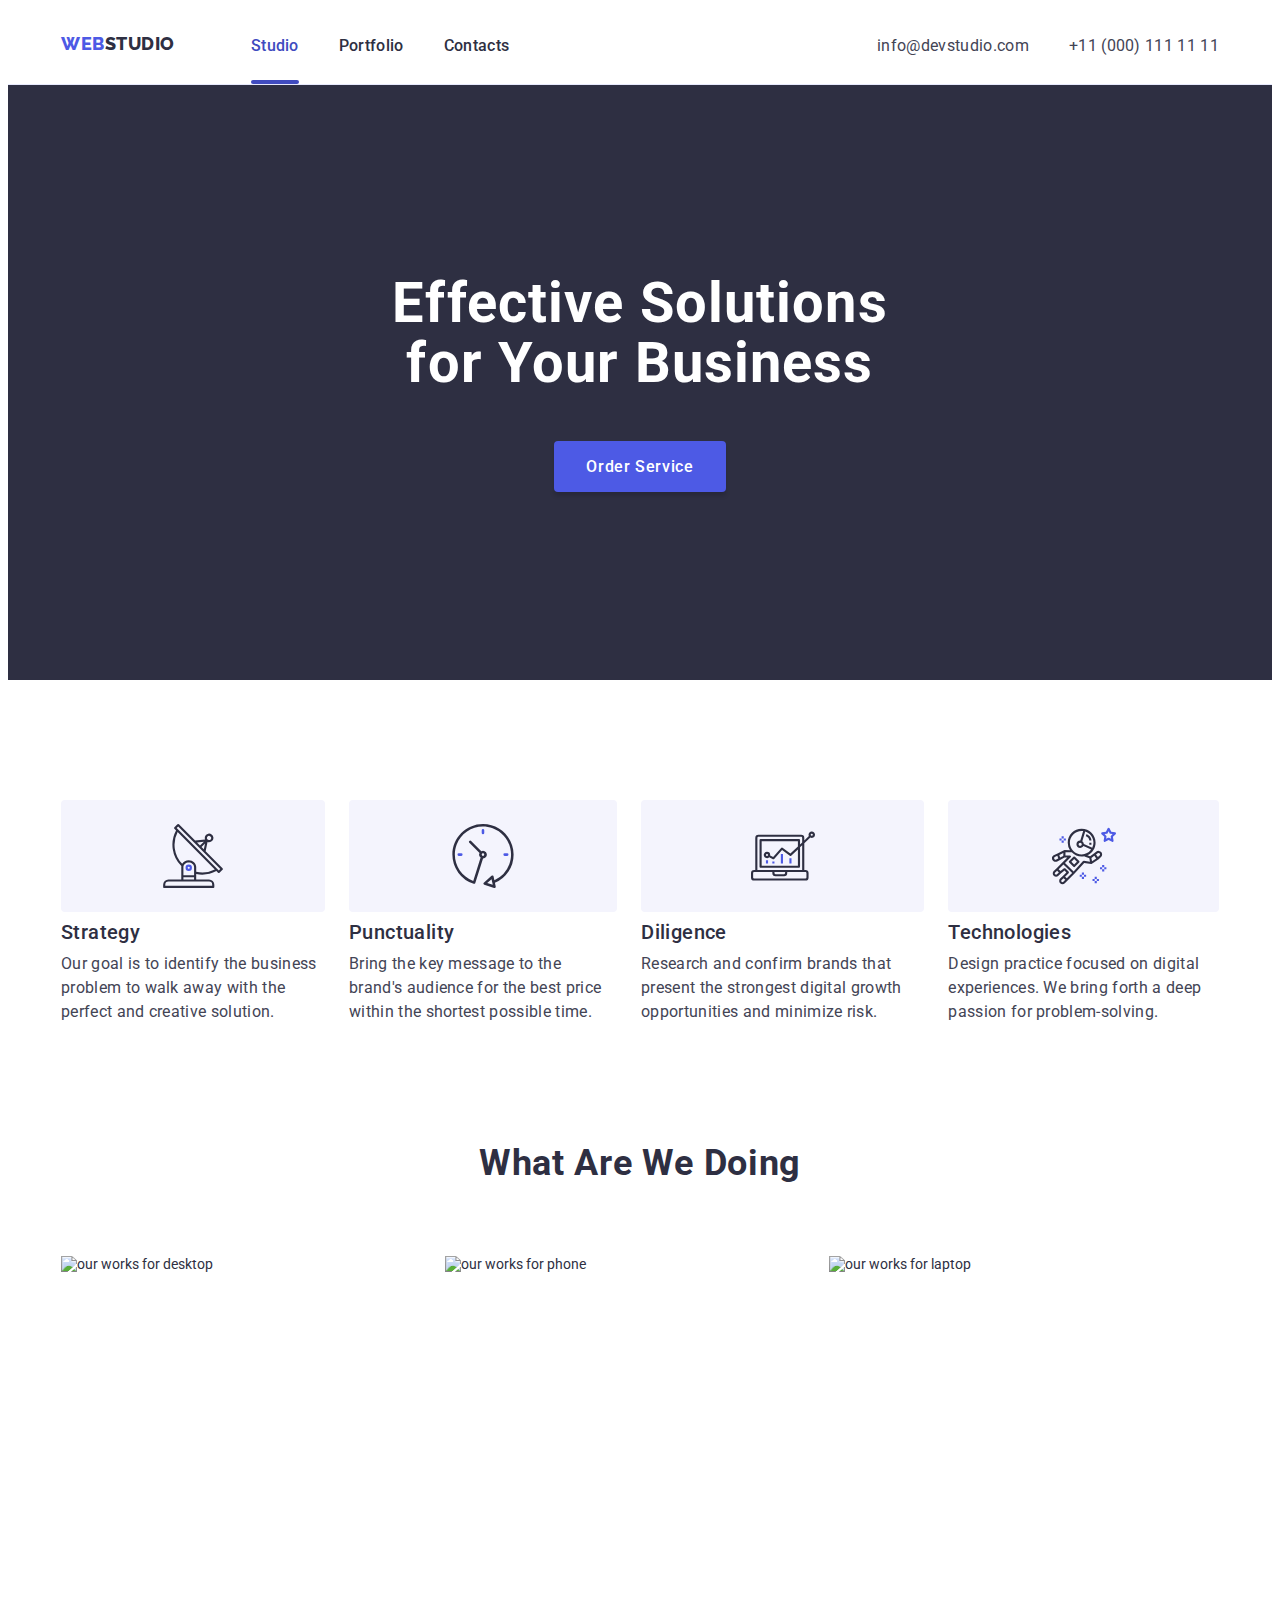
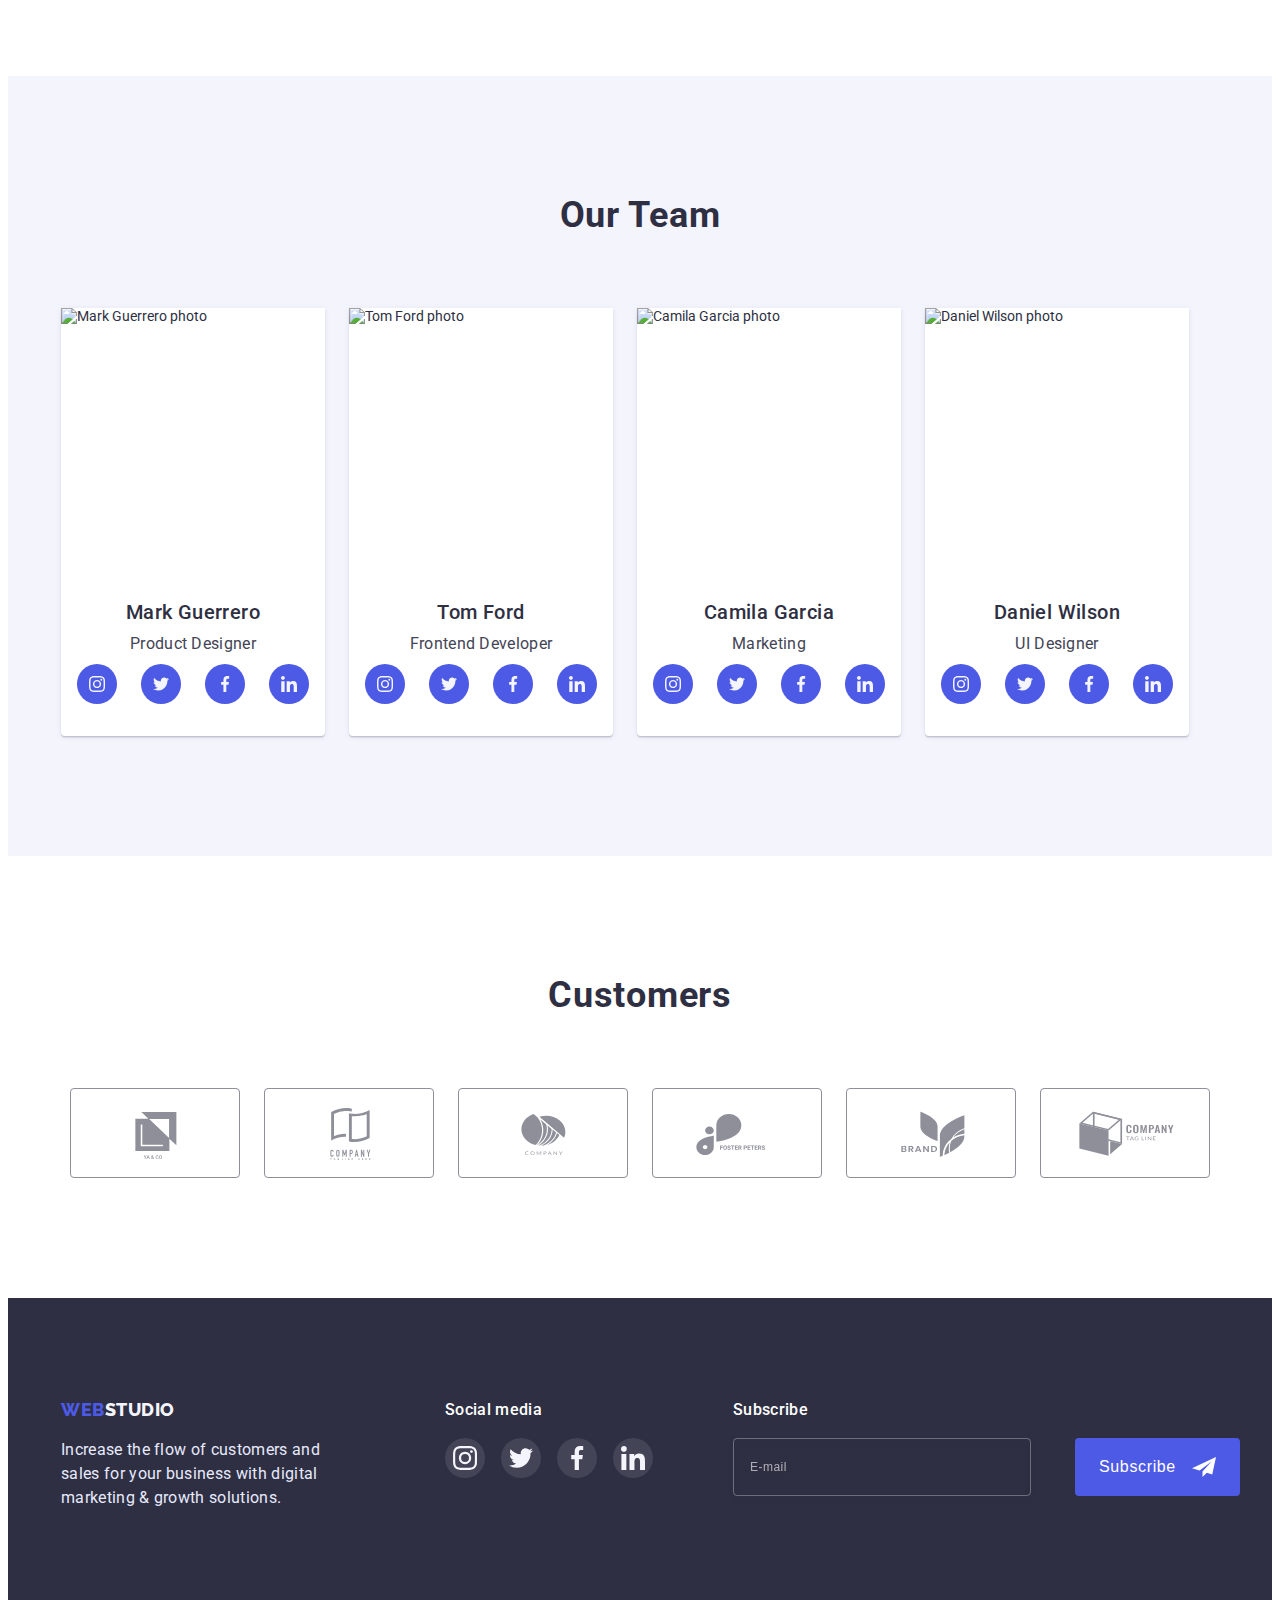
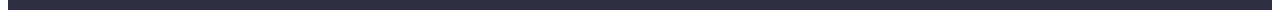
==== index.html @ 15824dfd "add subscribe to footer" ====
<!DOCTYPE html>
<html lang="en">
  <head>
    <meta charset="UTF-8" />
    <meta http-equiv="X-UA-Compatible" content="IE=edge" />
    <meta name="viewport" content="width=device-width, initial-scale=1.0" />
    <link rel="preconnect" href="https://fonts.googleapis.com" />
    <link rel="preconnect" href="https://fonts.gstatic.com" crossorigin />
    <link
      href="https://fonts.googleapis.com/css2?family=Raleway:wght@800&family=Roboto:wght@400;500;700;900&display=swap"
      rel="stylesheet"
    />
    <link
      rel="stylesheet"
      href="https://cdnjs.cloudflare.com/ajax/libs/modern-normalize/1.1.0/modern-normalize.min.css"
      integrity="sha512-wpPYUAdjBVSE4KJnH1VR1HeZfpl1ub8YT/NKx4PuQ5NmX2tKuGu6U/JRp5y+Y8XG2tV+wKQpNHVUX03MfMFn9Q=="
      crossorigin="anonymous"
      referrerpolicy="no-referrer"
    />
    <link rel="stylesheet" href="./css/styles.css" />
    <title>Studio</title>
  </head>

  <body>
    <header class="header">
      <div class="container header-container">
        <nav class="header-navigation">
          <a href="./index.html" class="logo header-logo link"
            >Web<span class="header-logo-accent">Studio</span></a
          >
          <ul class="header-list list">
            <li>
              <a href="./index.html" class="header-link link current">Studio</a>
            </li>
            <li>
              <a href="./portfolio.html" class="header-link link">Portfolio</a>
            </li>
            <li><a href="#" class="header-link link">Contacts</a></li>
          </ul>
        </nav>
        <ul class="header-list list">
          <li>
            <a href="mailto:info@devstudio.com" class="header-contact link"
              >info@devstudio.com</a
            >
          </li>
          <li>
            <a href="tel:+110001111111" class="header-link header-contact link"
              >+11 (000) 111 11 11</a
            >
          </li>
        </ul>
      </div>
    </header>
    <main>
      <!-- Hero -->
      <section class="hero-section .section">
        <div class="container">
          <h1 class="hero-header">Effective Solutions for Your Business</h1>
          <button type="button" class="hero-btn open-modal" data-modal-open>
            Order Service
          </button>
        </div>
      </section>
      <!-- Our advantages (Features) -->
      <section class="advantages">
        <div class="container">
          <h2 class="visually-hidden">Our advantages</h2>
          <ul class="advantages-list list">
            <li class="advantages-item">
              <div class="advantages-image">
                <svg class="advantages-icon" width="64" height="64">
                  <use href="./images/icon.svg#icon-antenna"></use>
                </svg>
              </div>
              <h3 class="advantages-header">Strategy</h3>
              <p class="advantages-text">
                Our goal is to identify the business problem to walk away with
                the perfect and creative solution.
              </p>
            </li>
            <li class="advantages-item">
              <div class="advantages-image">
                <svg class="advantages-icon" width="64" height="64">
                  <use href="./images/icon.svg#icon-clock"></use>
                </svg>
              </div>
              <h3 class="advantages-header">Punctuality</h3>
              <p class="advantages-text">
                Bring the key message to the brand's audience for the best price
                within the shortest possible time.
              </p>
            </li>
            <li class="advantages-item">
              <div class="advantages-image">
                <svg class="advantages-icon" width="64" height="64">
                  <use href="./images/icon.svg#icon-diagram"></use>
                </svg>
              </div>
              <h3 class="advantages-header">Diligence</h3>
              <p class="advantages-text">
                Research and confirm brands that present the strongest digital
                growth opportunities and minimize risk.
              </p>
            </li>
            <li class="advantages-item">
              <div class="advantages-image">
                <svg class="advantages-icon" width="64" height="64">
                  <use href="./images/icon.svg#icon-astronaut"></use>
                </svg>
              </div>
              <h3 class="advantages-header">Technologies</h3>
              <p class="advantages-text">
                Design practice focused on digital experiences. We bring forth a
                deep passion for problem-solving.
              </p>
            </li>
          </ul>
        </div>
      </section>
      <!-- What are we doing -->
      <section class="section">
        <div class="container">
          <h2 class="section-header">What are we doing</h2>
          <ul class="do-list list">
            <li class="do-item">
              <img
                src="./images/img1.jpg"
                alt="our works for desktop"
                width="360"
                height="300"
              />
            </li>
            <li class="do-item">
              <img
                src="./images/img2.jpg"
                alt="our works for phone"
                width="360"
                height="300"
              />
            </li>
            <li class="do-item">
              <img
                src="./images/img3.jpg"
                alt="our works for laptop"
                width="360"
                height="300"
              />
            </li>
          </ul>
        </div>
      </section>
      <!-- Our Team -->
      <section class="team-section section">
        <div class="container">
          <h2 class="section-header">Our Team</h2>
          <ul class="team-list list">
            <li class="team-item">
              <img
                src="./images/mark.jpg"
                alt="Mark Guerrero photo"
                width="264"
                height="260"
              />
              <div class="team-wrap">
                <h3 class="team-header">Mark Guerrero</h3>
                <p class="team-text">Product Designer</p>
                <ul class="team-soc-list list">
                  <li class="team-soc-item">
                    <a
                      href="#"
                      class="team-soc-link link"
                      target="_blank"
                      rel="noopener noreferrer nofollow"
                    >
                      <svg class="team-soc-icon" width="16" height="16">
                        <use href="./images/icon.svg#icon-instagram"></use>
                      </svg>
                    </a>
                  </li>
                  <li class="team-soc-item">
                    <a
                      href="#"
                      class="team-soc-link link"
                      target="_blank"
                      rel="noopener noreferrer nofollow"
                    >
                      <svg class="team-soc-icon" width="16" height="16">
                        <use href="./images/icon.svg#icon-twitter"></use>
                      </svg>
                    </a>
                  </li>
                  <li class="team-soc-item">
                    <a
                      href="#"
                      class="team-soc-link link"
                      target="_blank"
                      rel="noopener noreferrer nofollow"
                    >
                      <svg class="team-soc-icon" width="16" height="16">
                        <use href="./images/icon.svg#icon-facebook"></use>
                      </svg>
                    </a>
                  </li>
                  <li class="team-soc-item">
                    <a
                      href="#"
                      class="team-soc-link link"
                      target="_blank"
                      rel="noopener noreferrer nofollow"
                    >
                      <svg class="team-soc-icon" width="16" height="16">
                        <use href="./images/icon.svg#icon-linkedin"></use>
                      </svg>
                    </a>
                  </li>
                </ul>
              </div>
            </li>
            <li class="team-item">
              <img
                src="./images/tom.jpg"
                alt="Tom Ford photo"
                width="264"
                height="260"
              />
              <div class="team-wrap">
                <h3 class="team-header">Tom Ford</h3>
                <p class="team-text">Frontend Developer</p>
                <ul class="team-soc-list list">
                  <li class="team-soc-item">
                    <a
                      href="#"
                      class="team-soc-link link"
                      target="_blank"
                      rel="noopener noreferrer nofollow"
                    >
                      <svg class="team-soc-icon" width="16" height="16">
                        <use href="./images/icon.svg#icon-instagram"></use>
                      </svg>
                    </a>
                  </li>
                  <li class="team-soc-item">
                    <a
                      href="#"
                      class="team-soc-link link"
                      target="_blank"
                      rel="noopener noreferrer nofollow"
                    >
                      <svg class="team-soc-icon" width="16" height="16">
                        <use href="./images/icon.svg#icon-twitter"></use>
                      </svg>
                    </a>
                  </li>
                  <li class="team-soc-item">
                    <a
                      href="#"
                      class="team-soc-link link"
                      target="_blank"
                      rel="noopener noreferrer nofollow"
                    >
                      <svg class="team-soc-icon" width="16" height="16">
                        <use href="./images/icon.svg#icon-facebook"></use>
                      </svg>
                    </a>
                  </li>
                  <li class="team-soc-item">
                    <a
                      href="#"
                      class="team-soc-link link"
                      target="_blank"
                      rel="noopener noreferrer nofollow"
                    >
                      <svg class="team-soc-icon" width="16" height="16">
                        <use href="./images/icon.svg#icon-linkedin"></use>
                      </svg>
                    </a>
                  </li>
                </ul>
              </div>
            </li>
            <li class="team-item">
              <img
                src="./images/camila.jpg"
                alt="Camila Garcia photo"
                width="264"
                height="260"
              />
              <div class="team-wrap">
                <h3 class="team-header">Camila Garcia</h3>
                <p class="team-text">Marketing</p>
                <ul class="team-soc-list list">
                  <li class="team-soc-item">
                    <a
                      href="#"
                      class="team-soc-link link"
                      target="_blank"
                      rel="noopener noreferrer nofollow"
                    >
                      <svg class="team-soc-icon" width="16" height="16">
                        <use href="./images/icon.svg#icon-instagram"></use>
                      </svg>
                    </a>
                  </li>
                  <li class="team-soc-item">
                    <a
                      href="#"
                      class="team-soc-link link"
                      target="_blank"
                      rel="noopener noreferrer nofollow"
                    >
                      <svg class="team-soc-icon" width="16" height="16">
                        <use href="./images/icon.svg#icon-twitter"></use>
                      </svg>
                    </a>
                  </li>
                  <li class="team-soc-item">
                    <a
                      href="#"
                      class="team-soc-link link"
                      target="_blank"
                      rel="noopener noreferrer nofollow"
                    >
                      <svg class="team-soc-icon" width="16" height="16">
                        <use href="./images/icon.svg#icon-facebook"></use>
                      </svg>
                    </a>
                  </li>
                  <li class="team-soc-item">
                    <a
                      href="#"
                      class="team-soc-link link"
                      target="_blank"
                      rel="noopener noreferrer nofollow"
                    >
                      <svg class="team-soc-icon" width="16" height="16">
                        <use href="./images/icon.svg#icon-linkedin"></use>
                      </svg>
                    </a>
                  </li>
                </ul>
              </div>
            </li>
            <li class="team-item">
              <img
                src="./images/daniel.jpg"
                alt="Daniel Wilson photo"
                width="264"
                height="260"
              />
              <div class="team-wrap">
                <h3 class="team-header">Daniel Wilson</h3>
                <p class="team-text">UI Designer</p>
                <ul class="team-soc-list list">
                  <li class="team-soc-item">
                    <a
                      href="#"
                      class="team-soc-link link"
                      target="_blank"
                      rel="noopener noreferrer nofollow"
                    >
                      <svg class="team-soc-icon" width="16" height="16">
                        <use href="./images/icon.svg#icon-instagram"></use>
                      </svg>
                    </a>
                  </li>
                  <li class="team-soc-item">
                    <a
                      href="#"
                      class="team-soc-link link"
                      target="_blank"
                      rel="noopener noreferrer nofollow"
                    >
                      <svg class="team-soc-icon" width="16" height="16">
                        <use href="./images/icon.svg#icon-twitter"></use>
                      </svg>
                    </a>
                  </li>
                  <li class="team-soc-item">
                    <a
                      href="#"
                      class="team-soc-link link"
                      target="_blank"
                      rel="noopener noreferrer nofollow"
                    >
                      <svg class="team-soc-icon" width="16" height="16">
                        <use href="./images/icon.svg#icon-facebook"></use>
                      </svg>
                    </a>
                  </li>
                  <li class="team-soc-item">
                    <a
                      href="#"
                      class="team-soc-link link"
                      target="_blank"
                      rel="noopener noreferrer nofollow"
                    >
                      <svg class="team-soc-icon" width="16" height="16">
                        <use href="./images/icon.svg#icon-linkedin"></use>
                      </svg>
                    </a>
                  </li>
                </ul>
              </div>
            </li>
          </ul>
        </div>
      </section>
      <!--    Customers    -->
      <section class="section">
        <div class="container">
          <h2 class="section-header">Customers</h2>
          <ul class="customers-list list">
            <li class="customers-item">
              <a href="#" class="customers-link link" target="_blank">
                <svg class="customers-icon" width="104" height="56">
                  <use href="./images/icon.svg#icon-Logo1"></use>
                </svg>
              </a>
            </li>
            <li class="customers-item">
              <a href="#" class="customers-link link" target="_blank">
                <svg class="customers-icon" width="104" height="56">
                  <use href="./images/icon.svg#icon-Logo2"></use>
                </svg>
              </a>
            </li>
            <li class="customers-item">
              <a href="#" class="customers-link link" target="_blank">
                <svg class="customers-icon" width="104" height="56">
                  <use href="./images/icon.svg#icon-Logo3"></use>
                </svg>
              </a>
            </li>
            <li class="customers-item">
              <a href="#" class="customers-link link" target="_blank">
                <svg class="customers-icon" width="104" height="56">
                  <use href="./images/icon.svg#icon-Logo4"></use>
                </svg>
              </a>
            </li>
            <li class="customers-item">
              <a href="#" class="customers-link link" target="_blank">
                <svg class="customers-icon" width="104" height="56">
                  <use href="./images/icon.svg#icon-Logo5"></use>
                </svg>
              </a>
            </li>
            <li class="customers-item">
              <a href="#" class="customers-link link" target="_blank">
                <svg class="customers-icon" width="104" height="56">
                  <use href="./images/icon.svg#icon-Logo6"></use>
                </svg>
              </a>
            </li>
          </ul>
        </div>
      </section>
    </main>
    <!--    Footer    -->
    <footer class="footer-section">
      <div class="container">
        <div class="footer-section-logo">
          <a href="./index.html" target="_blank" class="logo header-logo link"
            >Web<span class="footer-logo-accent">Studio</span></a
          >
          <p class="footer-text">
            Increase the flow of customers and sales for your business with
            digital marketing & growth solutions.
          </p>
        </div>
        <div class="footer-section-social">
          <p class="footer-section-text">Social media</p>
          <ul class="footer-section-list list">
            <li class="footer-section-item">
              <a
                href="#"
                class="footer-section-link link"
                target="_blank"
                rel="noopener noreferrer nofollow"
              >
                <svg class="footer-section-icon" width="24" height="24">
                  <use href="./images/icon.svg#icon-instagram"></use>
                </svg>
              </a>
            </li>
            <li class="footer-section-item">
              <a
                href="#"
                class="footer-section-link link"
                target="_blank"
                rel="noopener noreferrer nofollow"
              >
                <svg class="footer-section-icon" width="24" height="24">
                  <use href="./images/icon.svg#icon-twitter"></use>
                </svg>
              </a>
            </li>
            <li class="footer-section-item">
              <a
                href="#"
                class="footer-section-link link"
                target="_blank"
                rel="noopener noreferrer nofollow"
              >
                <svg class="footer-section-icon" width="24" height="24">
                  <use href="./images/icon.svg#icon-facebook"></use>
                </svg>
              </a>
            </li>
            <li class="footer-section-item">
              <a
                href="#"
                class="footer-section-link link"
                target="_blank"
                rel="noopener noreferrer nofollow"
              >
                <svg class="footer-section-icon" width="24" height="24">
                  <use href="./images/icon.svg#icon-linkedin"></use>
                </svg>
              </a>
            </li>
          </ul>
        </div>
        <div class="footer-section-subscribe">
          <p class="footer-section-text">Subscribe</p>
          <form class="footer-form">
            <div class="footer-subscribe-wrap">
              <input
                type="email"
                name="email"
                id="user_email"
                class="footer-subscribe-input"
                placeholder="E-mail"
              />

              <button type="submit" class="footer-subscribe-btn">
                <span>Subscribe</span>
                <svg class="footer-form-btn-icon" width="24" height="24">
                  <use href="./images/icon.svg#icon-letter"></use>
                </svg>
              </button>
            </div>
          </form>
        </div>
      </div>
    </footer>
    <div class="backdrop is-hidden" data-modal>
      <div class="modal">
        <button type="button" class="close-button" data-modal-close>
          <svg class="modal-btn-icon" width="8" height="8">
            <use href="./images/icon.svg#icon-close-icon"></use>
          </svg>
        </button>
      </div>
    </div>
    <script src="./js/modal.js"></script>
  </body>
</html>
---- css/styles.css ----
:root {
  --primary-brand-color: #4d5ae5;
  --pressed-state-color: #404bbf;
  --dark-color: #2e2f42;
  --success-color: #31d0aa;
  --text-color: #434455;
  --subtitel-text: #8e8f99;
  --accent-color: #e7e9fc;
  --light-color: #f4f4fd;
  --invert-color: #fff;

  --background-color: #fff;
  --logo-black-color: #000;
  --font-family: "Roboto", sans-serif;
  --logo-font-family: "Raleway", sans-serif;
}

p,
h1,
h2,
h3,
h4,
h5,
h6 {
  margin: 0;
}
ul,
ol {
  margin: 0;
  padding-left: 0;
}

img {
  display: block;
}

/* .btn {
  min-width: 160px;
  height: 40px;
  font-family: inherit;
  font-weight: 600;
  font-size: 12px;
  line-height: 1.33;
  letter-spacing: 0.09em;
  text-transform: uppercase;
  cursor: pointer;
  border: 1px solid #ff6c00;
  border-radius: 25px;
  background-color: transparent;
} */

.container {
  width: 1158px;
  padding-left: 15px;
  padding-right: 15px;
  /* outline: 1px solid red; */
  margin: 0 auto;
}

.section {
  padding-top: 120px;
  padding-bottom: 120px;
}

body {
  background-color: var(--background-color);
  color: var(--dark-color);
  font-family: var(--font-family, sans-serif);
  font-weight: 400;
  font-size: 14px;
}

.visually-hidden {
  position: absolute;
  width: 1px;
  height: 1px;
  margin: -1px;
  border: 0;
  padding: 0;

  white-space: nowrap;
  clip-path: inset(100%);
  clip: rect(0 0 0 0);
  overflow: hidden;
}

.list {
  list-style: none;
}

.link {
  text-decoration: none;
}

/* -----------------HEADER----------------------- */
.header {
  border-bottom: 1px solid var(--accent-color);
}

.header-container {
  display: flex;
  align-items: center;
}

.header-navigation {
  display: flex;
  align-items: center;
  margin-right: auto;
}
.logo {
  font-family: var(--logo-font-family, sans-serif);
  font-weight: 800;
  font-size: 18px;
  line-height: 1.33;
  letter-spacing: 0.03em;
  text-transform: uppercase;
}

.header-navigation .logo {
  padding-top: 24px;
  padding-bottom: 28px;
}

.header-logo {
  color: var(--primary-brand-color);
}

.header-logo-accent {
  color: var(--dark-color);
}

.header-list {
  display: flex;
  gap: 40px;
  margin-left: 76px;
}

.header-link {
  font-family: inherit;
  font-weight: 500;
  font-size: 16px;
  line-height: 1.5;
  letter-spacing: 0.02em;
  /* NAVY BLUE */
  color: var(--dark-color);
  padding-top: 24px;
  padding-bottom: 28px;
  position: relative;
  transition: color 250ms cubic-bezier(0.4, 0, 0.2, 1);
}

.header-link:hover,
.header-link:focus {
  color: var(--pressed-state-color);
  /* cursor: pointer; */
}

.header-link.current {
  color: var(--pressed-state-color);
}

.header-link.current::after {
  content: "";
  position: absolute;
  left: 0;
  bottom: -1px;
  width: 100%;
  height: 4px;
  background-color: var(--pressed-state-color);
  border-radius: 2px;
}

.header-contact {
  font-family: inherit;
  font-weight: inherit;
  font-size: 16px;
  line-height: 1.5;
  letter-spacing: 0.02em;
  /* SLATE */
  color: var(--text-color);
  padding-top: 24px;
  padding-bottom: 24px;
  transition: color 250ms cubic-bezier(0.4, 0, 0.2, 1);
}

.header-contact:hover,
.header-contact:focus {
  color: var(--pressed-state-color);
  /* cursor: pointer; */
}

/* .current {
  color: var(--primary-brand-color);
} */

/* ---------Hero section-------------- */

.hero-section > .container {
  align-content: center;
}

.hero-section {
  background-color: var(--dark-color);
  background-image: linear-gradient(
      rgba(46, 47, 66, 0.7),
      rgba(46, 47, 66, 0.7)
    ),
    url(../images/hero-image.jpg);
  background-repeat: no-repeat;
  background-position: center;
  background-size: cover;
  padding-top: 188px;
  padding-bottom: 188px;
  display: flex;
  align-items: center;
  max-width: 1440px;
  margin: 0 auto;
}

.hero-header {
  /* Header 1 */
  font-family: inherit;
  font-size: 56px;
  line-height: calc(60 / 56);
  text-align: center;
  letter-spacing: 0.02em;
  color: var(--invert-color);
  margin: 0 auto;
  width: 496px;
  margin-bottom: 48px;
}

.hero-btn {
  font-family: inherit;
  font-weight: 500;
  font-size: 16px;
  line-height: 1.19;
  letter-spacing: 0.04em;
  color: var(--invert-color);
  background-color: var(--primary-brand-color);

  box-shadow: 0px 4px 4px rgba(0, 0, 0, 0.15);
  border-radius: 4px;
  border: 0px;

  display: block;
  margin: 0 auto;
  padding: 16px 32px;
  transition: background-color 250ms cubic-bezier(0.4, 0, 0.2, 1);
}

.hero-btn:hover,
.hero-btn:focus {
  background-color: var(--pressed-state-color);
  cursor: pointer;
}

.hero-btn:active {
  background-color: var(--pressed-state-color);
}

/* ------------------Advantages section---------------- */
.advantages {
  padding-top: 120px;
  padding-bottom: 0px;
}

.advantages-list {
  display: flex;
  gap: 24px;
}
.advantages-image {
  padding: 24px 100px;
  background: var(--light-color);
  border-radius: 4px;
  justify-content: center;
  align-items: center;
  display: flex;
  margin-bottom: 8px;
}

.advantages-header {
  /* Header 3 */
  font-family: inherit;
  font-weight: 500;
  font-size: 20px;
  line-height: 1.2;
  letter-spacing: 0.02em;
  /* NAVY BLUE */
  color: inherit;
  margin-bottom: 8px;
}

.advantages-text {
  /* Body */
  font-family: inherit;
  font-weight: inherit;
  font-size: 16px;
  line-height: 1.5;
  letter-spacing: 0.02em;
  /* SLATE */
  color: var(--text-color);
}

/* ------------------What are we doing section---------------- */

.section-header {
  /* Header 2 */
  font-family: inherit;
  font-size: 36px;
  line-height: 1.11;
  text-align: center;
  letter-spacing: 0.02em;
  text-transform: capitalize;
  color: inherit;
  margin-bottom: 72px;
}
.do-list {
  display: flex;
  gap: 24px;
}

/* ------------------Our Team section---------------- */
.team-section {
  background-color: var(--light-color);
}
.team-list {
  display: flex;
  gap: 24px;
}
.team-item {
  background-color: var(--background-color);
  box-shadow: 0px 1px 6px rgba(46, 47, 66, 0.08),
    0px 1px 1px rgba(46, 47, 66, 0.16), 0px 2px 1px rgba(46, 47, 66, 0.08);
  border-radius: 0px 0px 4px 4px;
}
.team-wrap {
  padding: 32px 16px;
}
.team-header {
  /* Header 3 */
  font-family: inherit;
  font-weight: 500;
  font-size: 20px;
  line-height: 1.2;
  text-align: center;
  letter-spacing: 0.02em;
  /* NAVY BLUE */
  color: inherit;
  margin-bottom: 8px;
}

.team-text {
  font-family: inherit;
  font-weight: inherit;
  font-size: 16px;
  line-height: 1.5;
  text-align: center;
  letter-spacing: 0.02em;
  /* SLATE */
  color: var(--text-color);
  margin-bottom: 8px;
}
.team-soc-list {
  display: flex;
  justify-content: center;
  gap: 24px;
}
.team-soc-item {
  /* width: 40px;
  height: 40px; */
}
.team-soc-link {
  padding: 12px;
  border-radius: 50%;
  background-color: var(--primary-brand-color);
  display: flex;
  align-items: center;
  justify-content: center;
  transition: background-color 250ms cubic-bezier(0.4, 0, 0.2, 1);
}
.team-soc-icon {
  fill: var(--light-color);
}
.team-soc-link:hover,
.team-soc-link:focus {
  background-color: var(--pressed-state-color);
}
/* -----------------Customers----------------------- */
.customers-list {
  display: flex;
  justify-content: center;
  gap: 24px;
}
/* .customers-item {
} */
.customers-link {
  display: flex;
  align-items: center;
  justify-content: center;
  padding: 16px 32px;
  border-radius: 4px;
  border: 1px solid var(--subtitel-text);
  transition: border-color 250ms cubic-bezier(0.4, 0, 0.2, 1),
    fill 250ms cubic-bezier(0.4, 0, 0.2, 1);
}
.customers-icon {
  fill: var(--subtitel-text);
  transition: fill 250ms cubic-bezier(0.4, 0, 0.2, 1);
  /*   
  width: 168px;
  height: 88px; */
}
.customers-link:hover,
.customers-link:focus,
.customers-link:active,
.customers-link:hover .customers-icon,
.customers-link:focus .customers-icon,
.customers-link:active .customers-icon {
  border-color: var(--pressed-state-color);
  fill: var(--pressed-state-color);
}

/* -----------------FOOTER----------------------- */
.footer-section {
  background-color: var(--dark-color);
  padding-top: 100px;
  padding-bottom: 100px;
}
.footer-section .container {
  display: flex;
}
.footer-section-logo {
  margin-right: 120px;
}
.footer-logo-accent {
  color: var(--light-color);
}

.footer-text {
  font-family: inherit;
  font-weight: inherit;
  font-size: 16px;
  line-height: 1.5;
  letter-spacing: 0.02em;
  /* CORNFLOWER */
  color: var(--accent-color);
  margin-top: 16px;
  width: 264px;
}

.footer-section-text {
  font-weight: 500;
  font-size: 16px;
  line-height: 1.5;
  letter-spacing: 0.02em;
  color: var(--invert-color);
  margin-bottom: 16px;
}

.footer-section-list {
  display: flex;
  justify-content: center;
  gap: 16px;
}
.footer-section-item {
  /* width: 40px;
  height: 40px; */
}
.footer-section-link {
  padding: 8px;
  border-radius: 50%;
  background-color: rgba(255, 255, 255, 0.1);
  display: flex;
  align-items: center;
  justify-content: center;
  transition: background-color 250ms cubic-bezier(0.4, 0, 0.2, 1);
}
.footer-section-icon {
  fill: var(--light-color);
}
.footer-section-link:hover,
.footer-section-link:focus {
  background-color: var(--success-color);
}

.footer-section-subscribe {
  margin-left: 80px;
}
.footer-subscribe-wrap {
  display: flex;
}

.footer-subscribe-input {
  height: 40px;
  width: 264px;
  border: 1px solid rgba(255, 255, 255, 0.3);
  filter: drop-shadow(0px 4px 4px rgba(0, 0, 0, 0.15));
  border-radius: 4px;
  background-color: transparent;
  padding: 8px 16px;

  font-size: 12px;
  line-height: 2;
  letter-spacing: 0.04em;
  color: rgba(255, 255, 255, 0.6);
}

.footer-subscribe-input:focus {
  border: 1px solid var(--primary-brand-color);
}

.footer-subscribe-input::placeholder {
  font-size: 12px;
  line-height: 2;
  letter-spacing: 0.04em;
  color: rgba(255, 255, 255, 0.6);
}

.footer-subscribe-btn {
  font-weight: 500;
  font-size: 16px;
  line-height: 1.5;
  letter-spacing: 0.04em;
  padding: 8px 24px;
  position: relative;
  display: flex;
  gap: 16px;

  align-items: center;
  justify-content: center;
  margin-left: 44px;
  color: #ffffff;
  background-color: var(--primary-brand-color);
  border-radius: 4px;
  border: 0;
  transition: background-color 250ms cubic-bezier(0.4, 0, 0.2, 1);
}

.footer-subscribe-btn:hover,
.footer-subscribe-btn:focus {
  background-color: var(--pressed-state-color);
  cursor: pointer;
}

.footer-form-btn-icon {
  fill: var(--invert-color);
}
/* -----------------MODAL WINDOW----------------------- */

.backdrop {
  position: fixed;
  top: 0;
  left: 0;
  width: 100%;
  height: 100vh;
  background: rgba(0, 0, 0, 0.5);
  transition: opacity 300ms linear, visibility 300ms linear;
}

.modal {
  width: 408px;
  height: 576px;
  position: absolute;
  top: 50%;
  left: 50%;
  transform: translate(-50%, -50%);
  background-color: #fcfcfc;
  box-shadow: 0px 1px 1px rgba(0, 0, 0, 0.14), 0px 1px 3px rgba(0, 0, 0, 0.12),
    0px 2px 1px rgba(0, 0, 0, 0.2);
  border-radius: 4px;
  transition: transform 300ms linear;
}

.backdrop.is-hidden .modal {
  transform: translate(-50%, -50%) scale(0.5);
}

.close-button {
  position: absolute;
  right: 24px;
  top: 24px;
  background-color: var(--accent-color);
  width: 24px;
  height: 24px;
  border-radius: 50%;
  border: 1px solid rgba(0, 0, 0, 0.1);
  cursor: pointer;
  display: flex;
  align-items: center;
  justify-content: center;
  transition: background-color 250ms cubic-bezier(0.4, 0, 0.2, 1),
    fill 250ms cubic-bezier(0.4, 0, 0.2, 1);
}
.modal-btn-icon {
  transition: background-color 250ms cubic-bezier(0.4, 0, 0.2, 1),
    fill 250ms cubic-bezier(0.4, 0, 0.2, 1);
}
.close-button:hover,
.close-button:focus,
.close-button:active,
.close-button:hover .modal-btn-icon,
.close-button:focus .modal-btn-icon {
  background-color: var(--pressed-state-color);
  fill: var(--invert-color);
}

.is-hidden {
  opacity: 0;
  visibility: hidden;
  pointer-events: none;
}

/* -----------------Portfolio page----------------------- */

/* -----------------Portfolio button-------------- */
.portfolio {
  padding-top: 96px;
  padding-bottom: 120px;
}
.portfolio-btn-list {
  display: flex;
  gap: 24px;
  justify-content: center;
  margin-bottom: 72px;
}
.portfolio-btn {
  /* Button Text */
  font-family: inherit;
  font-weight: 600;
  font-size: 16px;
  line-height: 1.5;
  text-align: center;
  letter-spacing: 0.04em;
  /* IRIS */
  color: var(--primary-brand-color);
  background-color: var(--light-color);
  /* CORNFLOWER */
  border: 1px solid var(--accent-color);
  border-radius: 4px;

  padding: 12px 24px;
  transition: background-color 250ms cubic-bezier(0.4, 0, 0.2, 1),
    color 250ms cubic-bezier(0.4, 0, 0.2, 1),
    box-shadow 250ms cubic-bezier(0.4, 0, 0.2, 1),
    border 250ms cubic-bezier(0.4, 0, 0.2, 1);
}

.portfolio-btn:hover,
.portfolio-btn:focus {
  background-color: var(--pressed-state-color);
  color: var(--invert-color);
  cursor: pointer;
  box-shadow: 0px 3px 1px rgba(0, 0, 0, 0.1), 0px 2px 1px rgba(0, 0, 0, 0.08),
    0px 2px 2px rgba(0, 0, 0, 0.12);
  border: 1px solid var(--pressed-state-color);
}

/* .portfolio-btn-active {
  background-color: var(--pressed-state-color);
  color: var(--invert-color);
  box-shadow: 0px 3px 1px rgba(0, 0, 0, 0.1), 0px 2px 1px rgba(0, 0, 0, 0.08),
    0px 2px 2px rgba(0, 0, 0, 0.12);
  border-radius: 4px;
  border: 1px solid var(--pressed-state-color);
} */

/* -----------------Portfolio projects-------------- */
.portfolio-item {
  box-shadow: 0px 1px 6px rgba(46, 47, 66, 0.08);
  transition: box-shadow 250ms cubic-bezier(0.4, 0, 0.2, 1),
    transform 250ms cubic-bezier(0.4, 0, 0.2, 1);
}
.portfolio-item:hover,
.portfolio-item:focus {
  box-shadow: 0px 1px 6px rgba(46, 47, 66, 0.08),
    0px 1px 1px rgba(46, 47, 66, 0.16), 0px 2px 1px rgba(46, 47, 66, 0.08);
}
.portfolio-item:hover .portfolio-top-text {
  transform: translateY(0);
}

.portfolio-top-wrap {
  position: relative;
  overflow: hidden;
}
.portfolio-top-text {
  position: absolute;
  top: 0;
  left: 0;
  transform: translateY(100%);
  transition: transform 250ms cubic-bezier(0.4, 0, 0.2, 1);
  color: var(--light-color);
  background-color: var(--primary-brand-color);
  opacity: 0.9;
  padding: 40px 32px;
  font-size: 16px;
  line-height: 1.5;
  letter-spacing: 0.02em;
  height: 100%;
}

.portfolio-list {
  display: flex;
  row-gap: 48px;
  column-gap: 24px;
  flex-wrap: wrap;
}

.portfolio-pj-card {
  border-left: 1px solid var(--accent-color);
  border-right: 1px solid var(--accent-color);
  border-bottom: 1px solid var(--accent-color);
  padding: 32px 16px;
}
.portfolio-project-header {
  font-family: inherit;
  font-weight: 500;
  font-size: 20px;
  line-height: 1.2;
  letter-spacing: 0.02em;
  /* NAVY BLUE */
  color: inherit;
  margin-bottom: 8px;
}
.portfolio-project-text {
  font-family: inherit;
  font-weight: inherit;
  font-size: 16px;
  line-height: 1.5;
  letter-spacing: 0.02em;
  /* SLATE */
  color: var(--text-color);
}
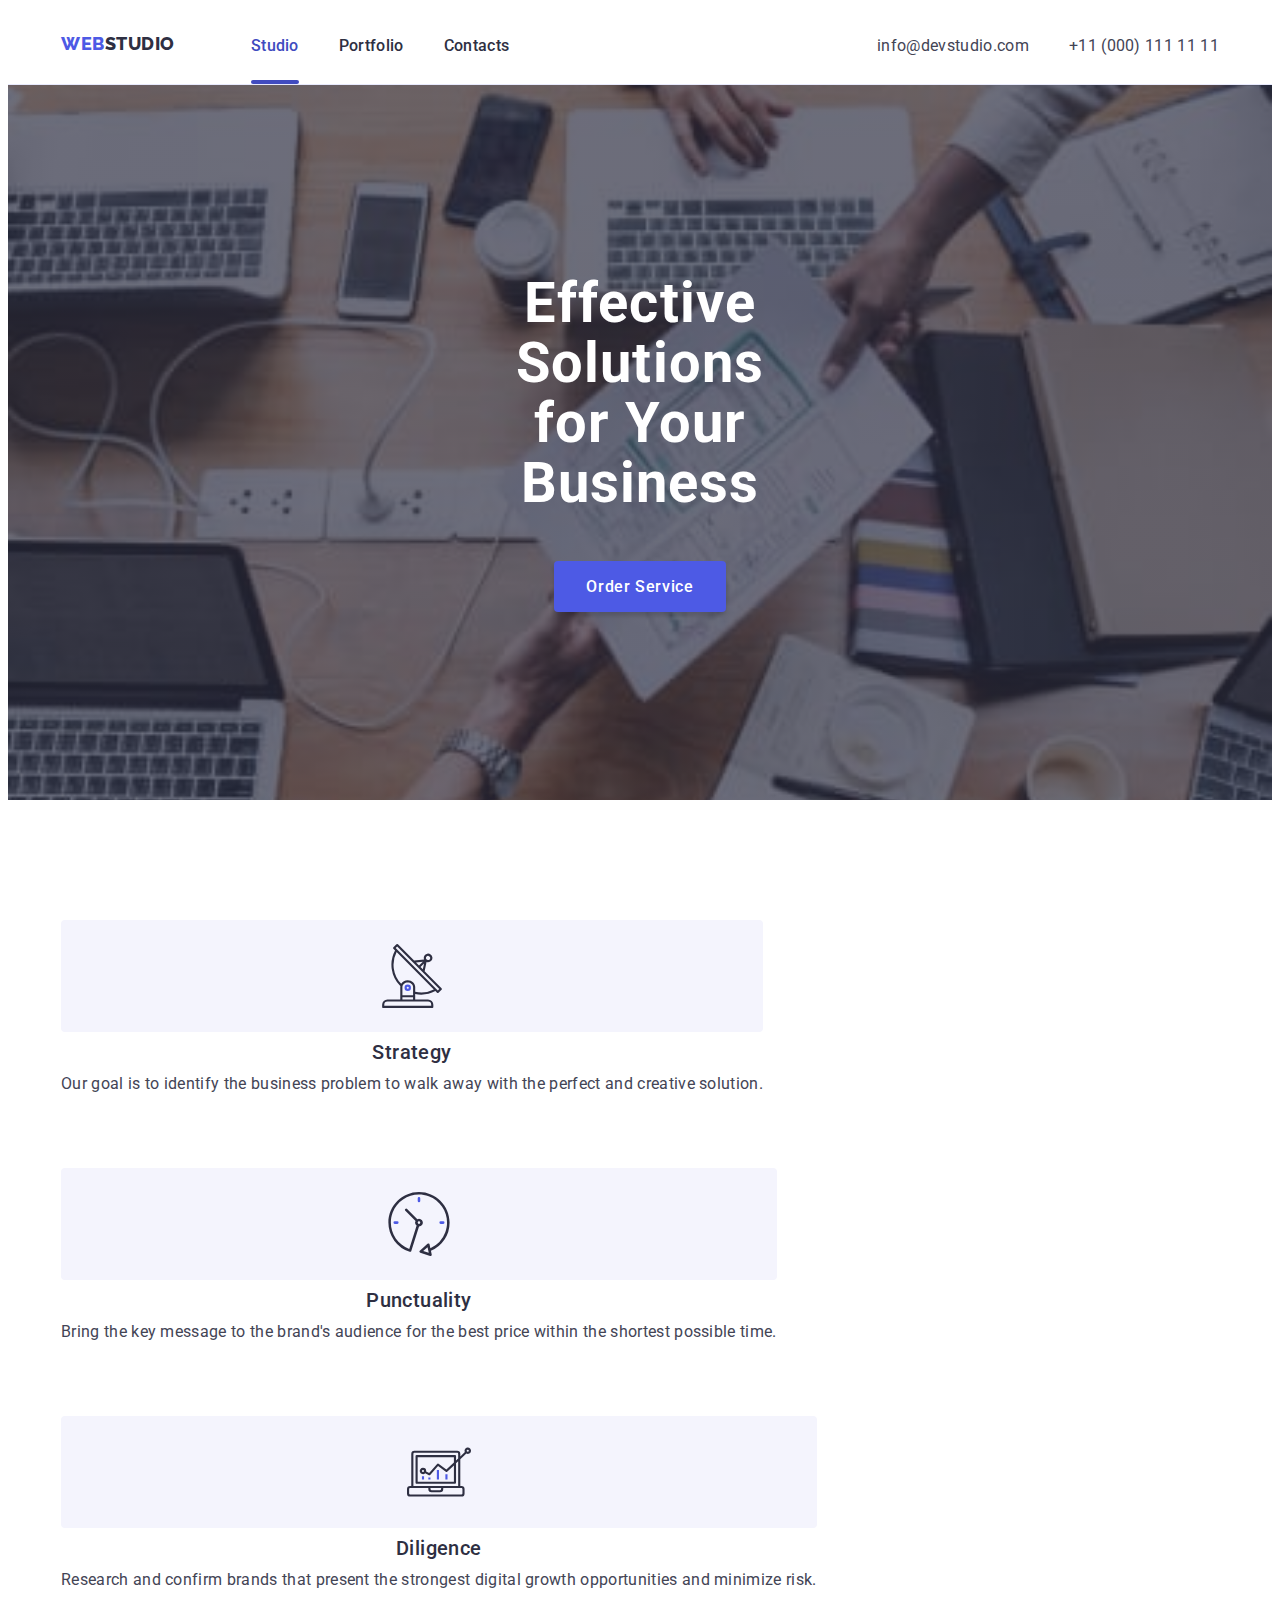
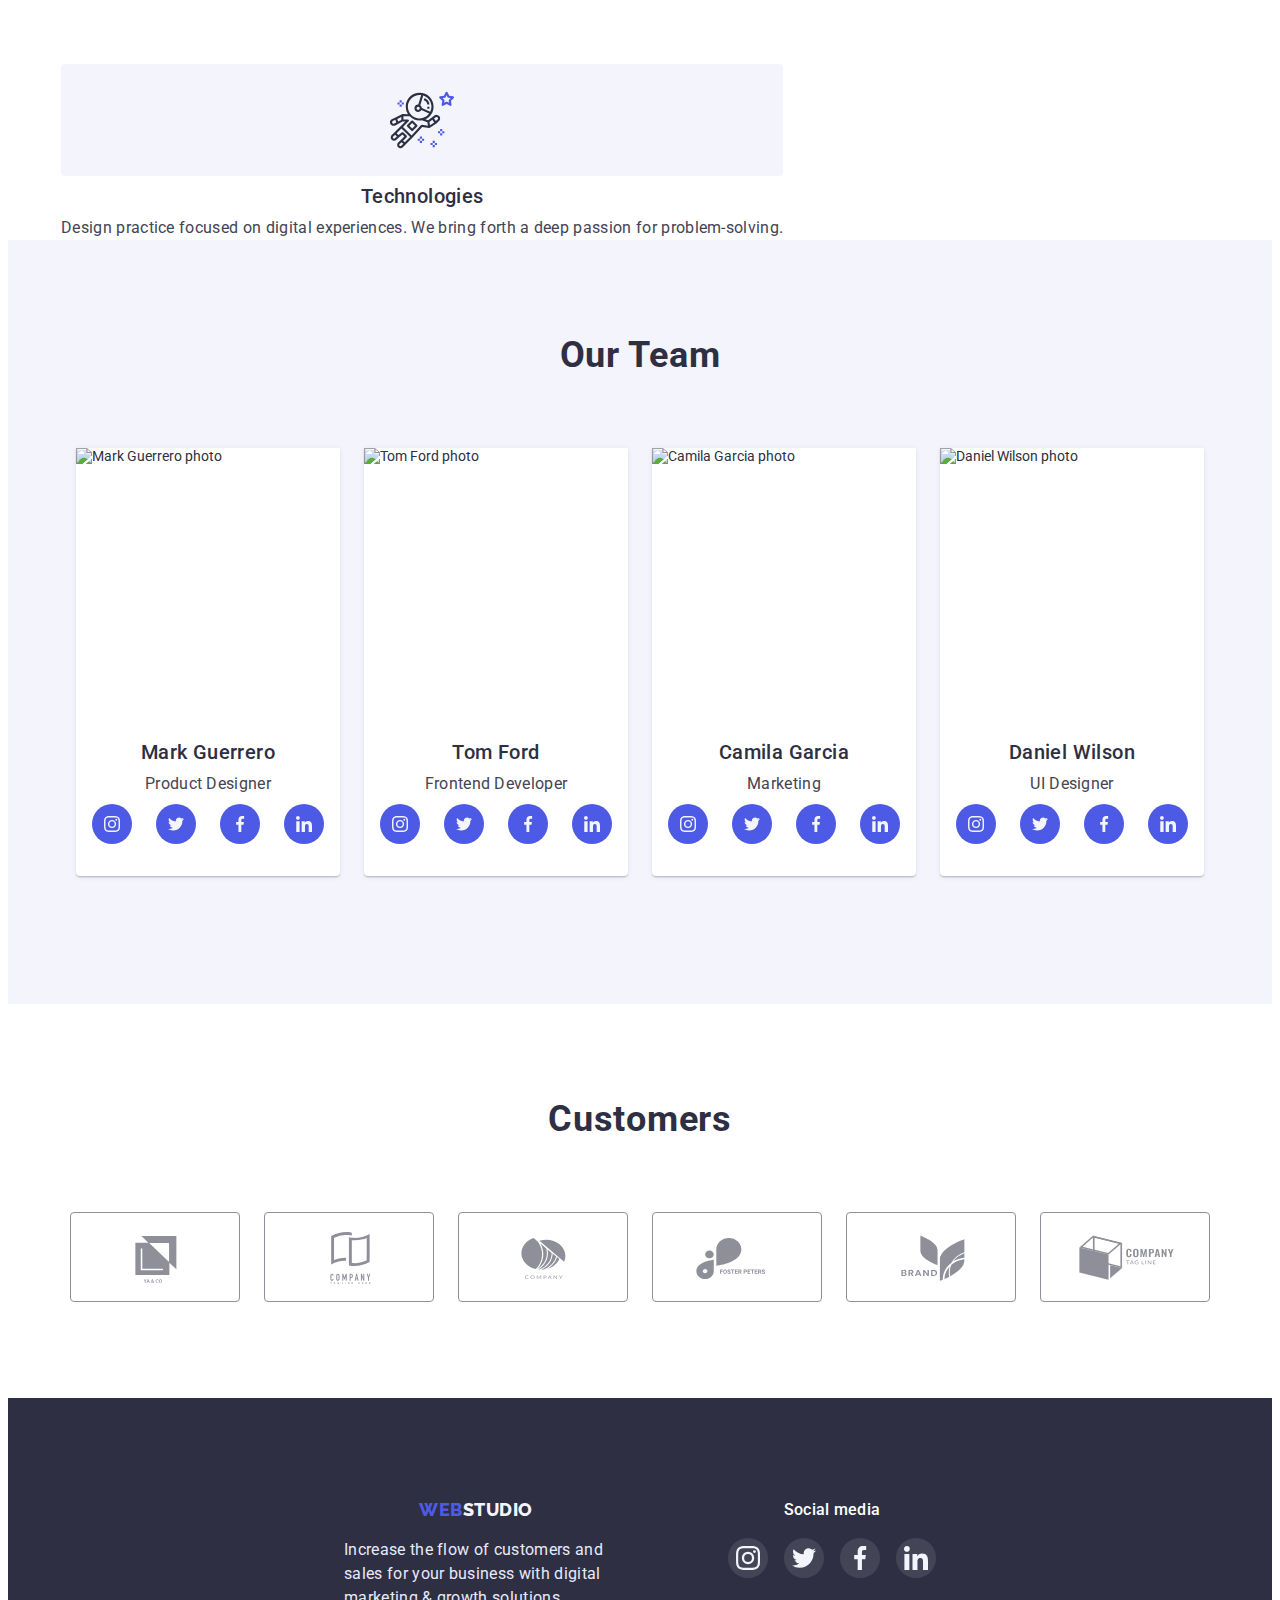
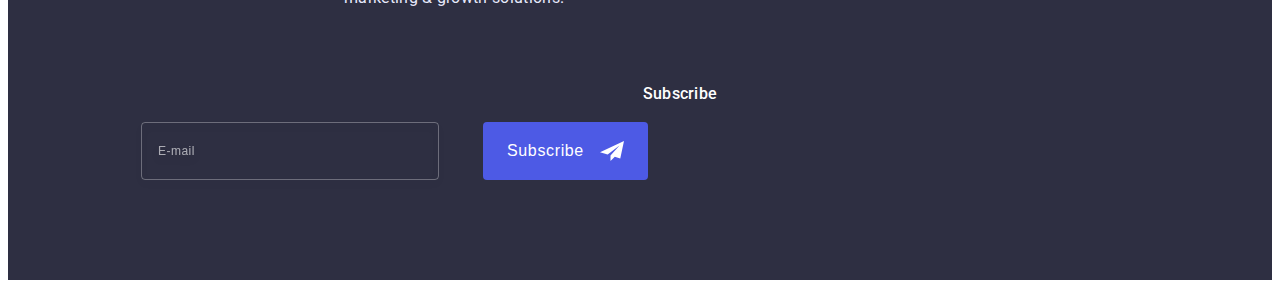
==== commit ba1ede4a: "add mobile css" ====
--- a/index.html
+++ b/index.html
@@ -17,7 +17,10 @@
       crossorigin="anonymous"
       referrerpolicy="no-referrer"
     />
-    <link rel="stylesheet" href="./css/styles.css" />
+    <link href="./css/styles.css" rel="stylesheet" />
+    <link href="./css/mobile.css" rel="stylesheet" />
+    <link href="./css/tablet.css" rel="stylesheet" />
+    <link href="./css/desktop.css" rel="stylesheet" />
     <title>Studio</title>
   </head>
 
@@ -50,11 +53,20 @@
             >
           </li>
         </ul>
+        <button
+          class="mobile-menu-btn js-open-menu"
+          aria-expanded="false"
+          aria-controls="mobile-menu"
+        >
+          <svg class="menu-icon" width="32" height="22">
+            <use href="./images/icon.svg#icon-hamburger"></use>
+          </svg>
+        </button>
       </div>
     </header>
     <main>
       <!-- Hero -->
-      <section class="hero-section .section">
+      <section class="hero-section section">
         <div class="container">
           <h1 class="hero-header">Effective Solutions for Your Business</h1>
           <button type="button" class="hero-btn open-modal" data-modal-open>
@@ -119,7 +131,7 @@
         </div>
       </section>
       <!-- What are we doing -->
-      <section class="section">
+      <section class="section section-doing">
         <div class="container">
           <h2 class="section-header">What are we doing</h2>
           <ul class="do-list list">
@@ -151,7 +163,7 @@
         </div>
       </section>
       <!-- Our Team -->
-      <section class="team-section section">
+      <section class="section section-team">
         <div class="container">
           <h2 class="section-header">Our Team</h2>
           <ul class="team-list list">
@@ -458,10 +470,10 @@
       </section>
     </main>
     <!--    Footer    -->
-    <footer class="footer-section">
+    <footer class="section footer-section">
       <div class="container">
         <div class="footer-section-logo">
-          <a href="./index.html" target="_blank" class="logo header-logo link"
+          <a href="./index.html" target="_blank" class="logo footer-logo link"
             >Web<span class="footer-logo-accent">Studio</span></a
           >
           <p class="footer-text">
@@ -552,6 +564,62 @@
             <use href="./images/icon.svg#icon-close-icon"></use>
           </svg>
         </button>
+        <form class="modal-form">
+          <p class="modal-form-header">
+            Leave your contacts and we will call you back
+          </p>
+          <div class="modal-form-inputs">
+            <label for="name">Name</label>
+            <div class="modal-input-wrap">
+              <input type="text" name="name" id="name" class="modal-input" />
+              <svg class="modal-input-icon" width="18" height="18">
+                <use href="./images/icon.svg#icon-person"></use>
+              </svg>
+            </div>
+            <label for="phone">Phone</label>
+            <div class="modal-input-wrap">
+              <input type="tel" name="phone" id="phone" class="modal-input" />
+              <svg class="modal-input-icon" width="18" height="24">
+                <use href="./images/icon.svg#icon-phone"></use>
+              </svg>
+            </div>
+            <label for="name">Email</label>
+            <div class="modal-input-wrap">
+              <input type="email" name="email" id="email" class="modal-input" />
+              <svg class="modal-input-icon" width="18" height="24">
+                <use href="./images/icon.svg#icon-email"></use>
+              </svg>
+            </div>
+            <label for="comment">Comment</label>
+            <div class="modal-input-wrap">
+              <textarea
+                name="comment"
+                id="comment"
+                placeholder="Text input"
+                class="modal-textarea"
+              ></textarea>
+            </div>
+          </div>
+          <div class="modal-check">
+            <input
+              class="modal-check__input visually-hidden"
+              name="check"
+              type="checkbox"
+              id="check"
+              value="true"
+            />
+            <label class="modal-check-label" for="check">
+              <span class="modal-check__box"
+                ><svg class="modal-check-icon" width="10" height="8">
+                  <use href="./images/icon.svg#icon-check"></use>
+                </svg>
+              </span>
+              I accept the terms and conditions of the&nbsp;
+              <a href="#" class="modal-href">Privacy Policy</a>
+            </label>
+          </div>
+          <button type="submit" class="modal-btn-send">Send</button>
+        </form>
       </div>
     </div>
     <script src="./js/modal.js"></script>
--- a/css/styles.css
+++ b/css/styles.css
@@ -50,16 +50,15 @@
 } */
 
 .container {
-  width: 1158px;
-  padding-left: 15px;
-  padding-right: 15px;
+  padding-left: 16px;
+  padding-right: 16px;
   /* outline: 1px solid red; */
   margin: 0 auto;
 }
 
 .section {
-  padding-top: 120px;
-  padding-bottom: 120px;
+  padding-top: 96px;
+  padding-bottom: 96px;
 }
 
 body {
@@ -92,6 +91,10 @@
   text-decoration: none;
 }
 
+.no-scroll {
+  overflow: hidden;
+}
+
 /* -----------------HEADER----------------------- */
 .header {
   border-bottom: 1px solid var(--accent-color);
@@ -130,65 +133,19 @@
 }
 
 .header-list {
-  display: flex;
-  gap: 40px;
-  margin-left: 76px;
-}
-
-.header-link {
-  font-family: inherit;
-  font-weight: 500;
-  font-size: 16px;
-  line-height: 1.5;
-  letter-spacing: 0.02em;
-  /* NAVY BLUE */
-  color: var(--dark-color);
-  padding-top: 24px;
-  padding-bottom: 28px;
-  position: relative;
-  transition: color 250ms cubic-bezier(0.4, 0, 0.2, 1);
-}
-
-.header-link:hover,
-.header-link:focus {
-  color: var(--pressed-state-color);
-  /* cursor: pointer; */
-}
-
-.header-link.current {
-  color: var(--pressed-state-color);
-}
-
-.header-link.current::after {
-  content: "";
-  position: absolute;
-  left: 0;
-  bottom: -1px;
-  width: 100%;
-  height: 4px;
-  background-color: var(--pressed-state-color);
-  border-radius: 2px;
-}
-
-.header-contact {
-  font-family: inherit;
-  font-weight: inherit;
-  font-size: 16px;
-  line-height: 1.5;
-  letter-spacing: 0.02em;
-  /* SLATE */
-  color: var(--text-color);
-  padding-top: 24px;
-  padding-bottom: 24px;
-  transition: color 250ms cubic-bezier(0.4, 0, 0.2, 1);
-}
-
-.header-contact:hover,
-.header-contact:focus {
-  color: var(--pressed-state-color);
-  /* cursor: pointer; */
-}
-
+  display: none;
+}
+.mobile-menu-btn {
+  width: 32px;
+  height: 22px;
+  padding: 0;
+  background-color: transparent;
+  border: none;
+  cursor: pointer;
+}
+.menu-icon {
+  stroke: var(--dark-color);
+}
 /* .current {
   color: var(--primary-brand-color);
 } */
@@ -205,29 +162,36 @@
       rgba(46, 47, 66, 0.7),
       rgba(46, 47, 66, 0.7)
     ),
-    url(../images/hero-image.jpg);
+    url(../images/hero-image-mob.jpg);
   background-repeat: no-repeat;
   background-position: center;
   background-size: cover;
-  padding-top: 188px;
-  padding-bottom: 188px;
-  display: flex;
-  align-items: center;
-  max-width: 1440px;
+  padding-top: 112px;
+  padding-bottom: 112px;
+  /* display: flex; */
+  /* align-items: center; */
+  max-width: 428px;
   margin: 0 auto;
+}
+@media (min-device-pixel-ratio: 2),
+  (min-resolution: 192dpi),
+  (min-resolution: 2dppx) {
+  .hero-wrap {
+    background-image: var(--bg-gradient), url(../img/hero-image-mob-2x.jpg);
+  }
 }
 
 .hero-header {
   /* Header 1 */
   font-family: inherit;
-  font-size: 56px;
-  line-height: calc(60 / 56);
+  font-size: 36px;
+  line-height: calc(40 / 36);
   text-align: center;
   letter-spacing: 0.02em;
   color: var(--invert-color);
   margin: 0 auto;
-  width: 496px;
-  margin-bottom: 48px;
+  max-width: 320px;
+  margin-bottom: 72px;
 }
 
 .hero-btn {
@@ -261,30 +225,26 @@
 
 /* ------------------Advantages section---------------- */
 .advantages {
-  padding-top: 120px;
-  padding-bottom: 0px;
+  padding-top: 96px;
+  padding-bottom: 96px;
 }
 
 .advantages-list {
   display: flex;
-  gap: 24px;
+  gap: 72px;
+  flex-wrap: wrap;
 }
 .advantages-image {
-  padding: 24px 100px;
-  background: var(--light-color);
-  border-radius: 4px;
-  justify-content: center;
-  align-items: center;
-  display: flex;
-  margin-bottom: 8px;
+  display: none;
 }
 
 .advantages-header {
   /* Header 3 */
   font-family: inherit;
-  font-weight: 500;
-  font-size: 20px;
-  line-height: 1.2;
+  font-weight: 700;
+  font-size: 36px;
+  line-height: 1.11;
+  text-align: center;
   letter-spacing: 0.02em;
   /* NAVY BLUE */
   color: inherit;
@@ -294,7 +254,7 @@
 .advantages-text {
   /* Body */
   font-family: inherit;
-  font-weight: inherit;
+  font-weight: 500;
   font-size: 16px;
   line-height: 1.5;
   letter-spacing: 0.02em;
@@ -303,6 +263,10 @@
 }
 
 /* ------------------What are we doing section---------------- */
+
+.section-doing {
+  display: none;
+}
 
 .section-header {
   /* Header 2 */
@@ -315,18 +279,18 @@
   color: inherit;
   margin-bottom: 72px;
 }
-.do-list {
-  display: flex;
-  gap: 24px;
-}
 
 /* ------------------Our Team section---------------- */
-.team-section {
+.section-team {
   background-color: var(--light-color);
+  padding-bottom: 128px;
 }
 .team-list {
   display: flex;
-  gap: 24px;
+  align-content: center;
+  justify-content: center;
+  gap: 72px;
+  flex-wrap: wrap;
 }
 .team-item {
   background-color: var(--background-color);
@@ -390,7 +354,9 @@
 .customers-list {
   display: flex;
   justify-content: center;
-  gap: 24px;
+  gap: 16px;
+  row-gap: 72px;
+  flex-wrap: wrap;
 }
 /* .customers-item {
 } */
@@ -424,14 +390,17 @@
 /* -----------------FOOTER----------------------- */
 .footer-section {
   background-color: var(--dark-color);
-  padding-top: 100px;
-  padding-bottom: 100px;
 }
 .footer-section .container {
   display: flex;
-}
-.footer-section-logo {
-  margin-right: 120px;
+  flex-wrap: wrap;
+  row-gap: 72px;
+  justify-content: center;
+}
+.footer-logo {
+  color: var(--primary-brand-color);
+  display: block;
+  text-align: center;
 }
 .footer-logo-accent {
   color: var(--light-color);
@@ -454,6 +423,7 @@
   font-size: 16px;
   line-height: 1.5;
   letter-spacing: 0.02em;
+  text-align: center;
   color: var(--invert-color);
   margin-bottom: 16px;
 }
@@ -485,15 +455,18 @@
 }
 
 .footer-section-subscribe {
-  margin-left: 80px;
-}
+  width: 100%;
+}
+
 .footer-subscribe-wrap {
   display: flex;
+  flex-wrap: wrap;
+  row-gap: 16px;
 }
 
 .footer-subscribe-input {
   height: 40px;
-  width: 264px;
+  width: 100%;
   border: 1px solid rgba(255, 255, 255, 0.3);
   filter: drop-shadow(0px 4px 4px rgba(0, 0, 0, 0.15));
   border-radius: 4px;
@@ -523,13 +496,13 @@
   line-height: 1.5;
   letter-spacing: 0.04em;
   padding: 8px 24px;
-  position: relative;
+  /* position: relative; */
   display: flex;
   gap: 16px;
 
   align-items: center;
   justify-content: center;
-  margin-left: 44px;
+  margin: 0 auto;
   color: #ffffff;
   background-color: var(--primary-brand-color);
   border-radius: 4px;
@@ -561,6 +534,7 @@
 .modal {
   width: 408px;
   height: 576px;
+  padding: 24px;
   position: absolute;
   top: 50%;
   left: 50%;
@@ -611,6 +585,160 @@
   pointer-events: none;
 }
 
+.modal-form-header {
+  font-weight: 500;
+  font-size: 16px;
+  line-height: 1.5;
+  text-align: center;
+  letter-spacing: 0.02em;
+  /* NAVY BLUE */
+  color: #2e2f42;
+  margin-top: 48px;
+  margin-bottom: 16px;
+}
+.modal-form-inputs {
+  margin-bottom: 16px;
+}
+
+.modal-form-inputs label {
+  font-size: 12px;
+  line-height: 1.33;
+  letter-spacing: 0.04em;
+  /* LIGHT SLATE */
+  color: #8e8f99;
+  margin-bottom: 4px;
+}
+.modal-input-wrap {
+  position: relative;
+  margin-bottom: 8px;
+}
+
+.modal-input {
+  border: none;
+  width: 100%;
+  height: 40px;
+  border: 1px solid rgba(33, 33, 33, 0.2);
+  padding-left: 38px;
+  border-radius: 4px;
+  outline: none;
+  letter-spacing: 0.02em;
+  /* SLATE */
+  color: var(--text-color);
+  transition: border 250ms cubic-bezier(0.4, 0, 0.2, 1),
+    fill 250ms cubic-bezier(0.4, 0, 0.2, 1);
+}
+
+.modal-input-icon {
+  position: absolute;
+  top: 50%;
+  left: 16px;
+  transform: translateY(-50%);
+  cursor: pointer;
+}
+
+.modal-input:focus {
+  border: 1px solid var(--primary-brand-color);
+}
+
+.modal-input:focus + svg {
+  fill: var(--primary-brand-color);
+}
+
+.modal-textarea {
+  border: none;
+  padding: 8px 16px;
+  border: 1px solid rgba(33, 33, 33, 0.2);
+  border-radius: 4px;
+
+  outline: none;
+  width: 100%;
+  min-height: 120px;
+  letter-spacing: 0.02em;
+  /* SLATE */
+  color: var(--text-color);
+  transition: border 250ms cubic-bezier(0.4, 0, 0.2, 1);
+}
+
+.modal-textarea::placeholder {
+  font-size: 12px;
+  line-height: 1.33;
+  letter-spacing: 0.04em;
+
+  color: rgba(117, 117, 117, 0.5);
+}
+
+.modal-textarea:focus {
+  border: 1px solid var(--primary-brand-color);
+}
+
+.modal-check-label {
+  /* margin-left: 24px; */
+  font-size: 12px;
+  line-height: 1.33;
+  letter-spacing: 0.04em;
+
+  color: #757575;
+  display: flex;
+  margin-bottom: 24px;
+}
+.modal-check__input {
+  /* position: absolute;
+  clip: rect(0 0 0 0);
+  width: 1px;
+  height: 1px;
+  margin: -1px; */
+}
+
+.modal-check__box {
+  box-sizing: border-box;
+  width: 16px;
+  height: 16px;
+  border: 1.25px solid #2e2f42;
+  border-radius: 2px;
+  fill: transparent;
+  margin-right: 8px;
+  display: flex;
+  align-items: center;
+  justify-content: center;
+  transition: border 250ms cubic-bezier(0.4, 0, 0.2, 1),
+    background-color 250ms cubic-bezier(0.4, 0, 0.2, 1),
+    fill 250ms cubic-bezier(0.4, 0, 0.2, 1);
+}
+
+/* Checked */
+
+.modal-check__input:checked + .modal-check-label .modal-check__box {
+  background-color: #4a90e2;
+  border: 0;
+  fill: #e7e9fc;
+}
+
+.modal-btn-send {
+  font-weight: 500;
+  font-size: 16px;
+  line-height: 1.5;
+
+  text-align: center;
+  letter-spacing: 0.04em;
+  color: #ffffff;
+  padding: 16px 32px;
+  margin-top: 24px;
+  min-width: 169px;
+  height: 56px;
+  /* IRIS */
+  background-color: var(--primary-brand-color);
+  box-shadow: 0px 4px 4px rgba(0, 0, 0, 0.15);
+  border-radius: 4px;
+  border: 0;
+  display: block;
+  margin: 0 auto;
+  transition: background-color 250ms cubic-bezier(0.4, 0, 0.2, 1);
+  cursor: pointer;
+}
+.modal-btn-send:focus,
+.modal-btn-send:hover {
+  background-color: var(--pressed-state-color);
+}
 /* -----------------Portfolio page----------------------- */
 
 /* -----------------Portfolio button-------------- */
--- a/css/mobile.css
+++ b/css/mobile.css
@@ -0,0 +1,8 @@
+@media screen and (min-width: 480px) {
+  .container {
+    width: 448px;
+  }
+  /* .hero-wrap {
+    padding: 210px 30px;
+  } */
+}
--- a/css/tablet.css
+++ b/css/tablet.css
@@ -0,0 +1,151 @@
+@media screen and (min-width: 768px) {
+  .container {
+    width: 720px;
+  }
+
+  .header-link {
+    font-family: inherit;
+    font-weight: 500;
+    font-size: 16px;
+    line-height: 1.5;
+    letter-spacing: 0.02em;
+    /* NAVY BLUE */
+    color: var(--dark-color);
+    padding-top: 24px;
+    padding-bottom: 28px;
+    position: relative;
+    transition: color 250ms cubic-bezier(0.4, 0, 0.2, 1);
+  }
+
+  .header-link:hover,
+  .header-link:focus {
+    color: var(--pressed-state-color);
+    /* cursor: pointer; */
+  }
+
+  .header-link.current {
+    color: var(--pressed-state-color);
+  }
+
+  .header-link.current::after {
+    content: "";
+    position: absolute;
+    left: 0;
+    bottom: -1px;
+    width: 100%;
+    height: 4px;
+    background-color: var(--pressed-state-color);
+    border-radius: 2px;
+  }
+
+  .header-contact {
+    font-family: inherit;
+    font-weight: inherit;
+    font-size: 16px;
+    line-height: 1.5;
+    letter-spacing: 0.02em;
+    /* SLATE */
+    color: var(--text-color);
+    padding-top: 24px;
+    padding-bottom: 24px;
+    transition: color 250ms cubic-bezier(0.4, 0, 0.2, 1);
+  }
+
+  .header-contact:hover,
+  .header-contact:focus {
+    color: var(--pressed-state-color);
+    /* cursor: pointer; */
+  }
+
+  /* -----------------Customers----------------------- */
+  .customers-list {
+    gap: 24px;
+  }
+
+  /* -----------------FOOTER----------------------- */
+  .footer-section-logo {
+    margin-right: 24px;
+  }
+
+  /* 
+  .header-btn {
+    display: block;
+    color: #ffffff;
+  }
+
+  .hero > .container {
+    padding-left: 15px;
+    padding-right: 15px;
+    width: 720px;
+  }
+
+  .hero-soc {
+    width: 100px;
+    display: flex;
+    align-items: flex-end;
+    padding-left: 27px;
+    padding-bottom: 40px;
+  }
+  .hero-list {
+    display: flex;
+    align-items: center;
+    transform: rotate(-90deg) translateY(100%);
+    transform-origin: bottom left;
+    gap: 40px;
+  }
+
+  .hero-list::before {
+    content: '';
+    width: 60px;
+    height: 1px;
+    background-color: #303030;
+  }
+
+  .hero-wrap {
+    padding: 272px 98px 237px;
+    background-image: var(--bg-gradient), url(../img/hero-bg-tab.jpeg);
+  }
+
+  @media (min-device-pixel-ratio: 2),
+    (min-resolution: 192dpi),
+    (min-resolution: 2dppx) {
+    .hero-wrap {
+      background-image: var(--bg-gradient), url(../img/hero-bg-tab-2x.jpeg);
+    }
+  }
+
+  .hero-after-title {
+    max-width: 360px;
+    font-size: 18px;
+    line-height: 1.67;
+  }
+
+  .barbers {
+    padding-top: 100px;
+    padding-bottom: 100px;
+  }
+
+  .barbers > .container {
+    width: 480px;
+  }
+  .test {
+    padding-top: 100px;
+    padding-bottom: 100px;
+  }
+
+  .test-item {
+    width: calc((100% - 60px) / 3);
+  }
+
+  .gallery {
+    padding-top: 100px;
+    padding-bottom: 100px;
+  }
+
+  .gallery-pre-title {
+    margin-bottom: 44px;
+  }
+  .gallery-item {
+    width: calc((100% - 30px) / 2);
+  } */
+}
--- a/css/desktop.css
+++ b/css/desktop.css
@@ -0,0 +1,141 @@
+@media screen and (min-width: 1200px) {
+  .container {
+    width: 1158px;
+  }
+  /*---------- heder------------ */
+  .header-list {
+    display: flex;
+    gap: 40px;
+    margin-left: 76px;
+  }
+  .mobile-menu-btn {
+    display: none;
+  }
+  /*---------- HERO------------ */
+
+  /* .hero > .container {
+    width: 1200px;
+  }*/
+  .hero-section {
+    max-width: 1440px;
+    padding-top: 188px;
+    padding-bottom: 188px;
+    display: flex;
+    align-items: center;
+  }
+  .hero-header {
+    /* Header 1 */
+    font-size: 56px;
+    line-height: calc(60 / 56);
+    width: 496px;
+    margin-bottom: 48px;
+  }
+  /*
+  .hero-wrap {
+    padding: 272px 100px 208px;
+    background-image: var(--bg-gradient), url(../img/hero-bg.jpeg);
+  }
+
+  @media (min-device-pixel-ratio: 2),
+    (min-resolution: 192dpi),
+    (min-resolution: 2dppx) {
+    .hero-wrap {
+      background-image: var(--bg-gradient), url(../img/hero-bg-2x.jpeg);
+    }
+  } */
+
+  /* ------------------Advantages section---------------- */
+  .advantages {
+    padding-top: 120px;
+    padding-bottom: 0px;
+  }
+
+  .advantages-image {
+    padding: 24px 100px;
+    background: var(--light-color);
+    border-radius: 4px;
+    justify-content: center;
+    align-items: center;
+    display: flex;
+    margin-bottom: 8px;
+  }
+  .advantages-header {
+    /* Header 3 */
+    font-family: inherit;
+    font-weight: 500;
+    font-size: 20px;
+    line-height: 1.2;
+    letter-spacing: 0.02em;
+    /* NAVY BLUE */
+    color: inherit;
+  }
+  .advantages-text {
+    font-weight: 400;
+  }
+
+  /* ------------------What are we doing section---------------- */
+
+  .do-list {
+    display: flex;
+    gap: 24px;
+  }
+
+  /* ------------------Our Team section---------------- */
+  .team-list {
+    gap: 24px;
+  }
+
+  /* -----------------FOOTER----------------------- */
+  .footer-section {
+    padding-top: 100px;
+    padding-bottom: 100px;
+  }
+  .footer-section-logo {
+    margin-right: 120px;
+  }
+  .footer-section-subscribe {
+    margin-left: 80px;
+  }
+  .footer-subscribe-input {
+    width: 264px;
+  }
+
+  .footer-subscribe-btn {
+    margin-left: 44px;
+  }
+  /*
+  .barbers {
+    padding-top: 120px;
+    padding-bottom: 120px;
+  }
+
+  .barbers > .container {
+    width: 1200px;
+  }
+
+  .barbers-item {
+    width: calc((100% - 60px) / 3);
+  }
+
+  /*---------- TEST------------ */
+
+  /* .test {
+    padding-top: 120px;
+    padding-bottom: 120px;
+  }
+
+  .test-item {
+    width: calc((100% - 150px) / 6);
+  } */
+
+  /*---------- GALLERY------------ */
+
+  /* .gallery {
+    padding-top: 120px;
+    padding-bottom: 120px;
+  }
+
+  .gallery-item {
+    width: calc((100% - 90px) / 4);
+  } */
+}
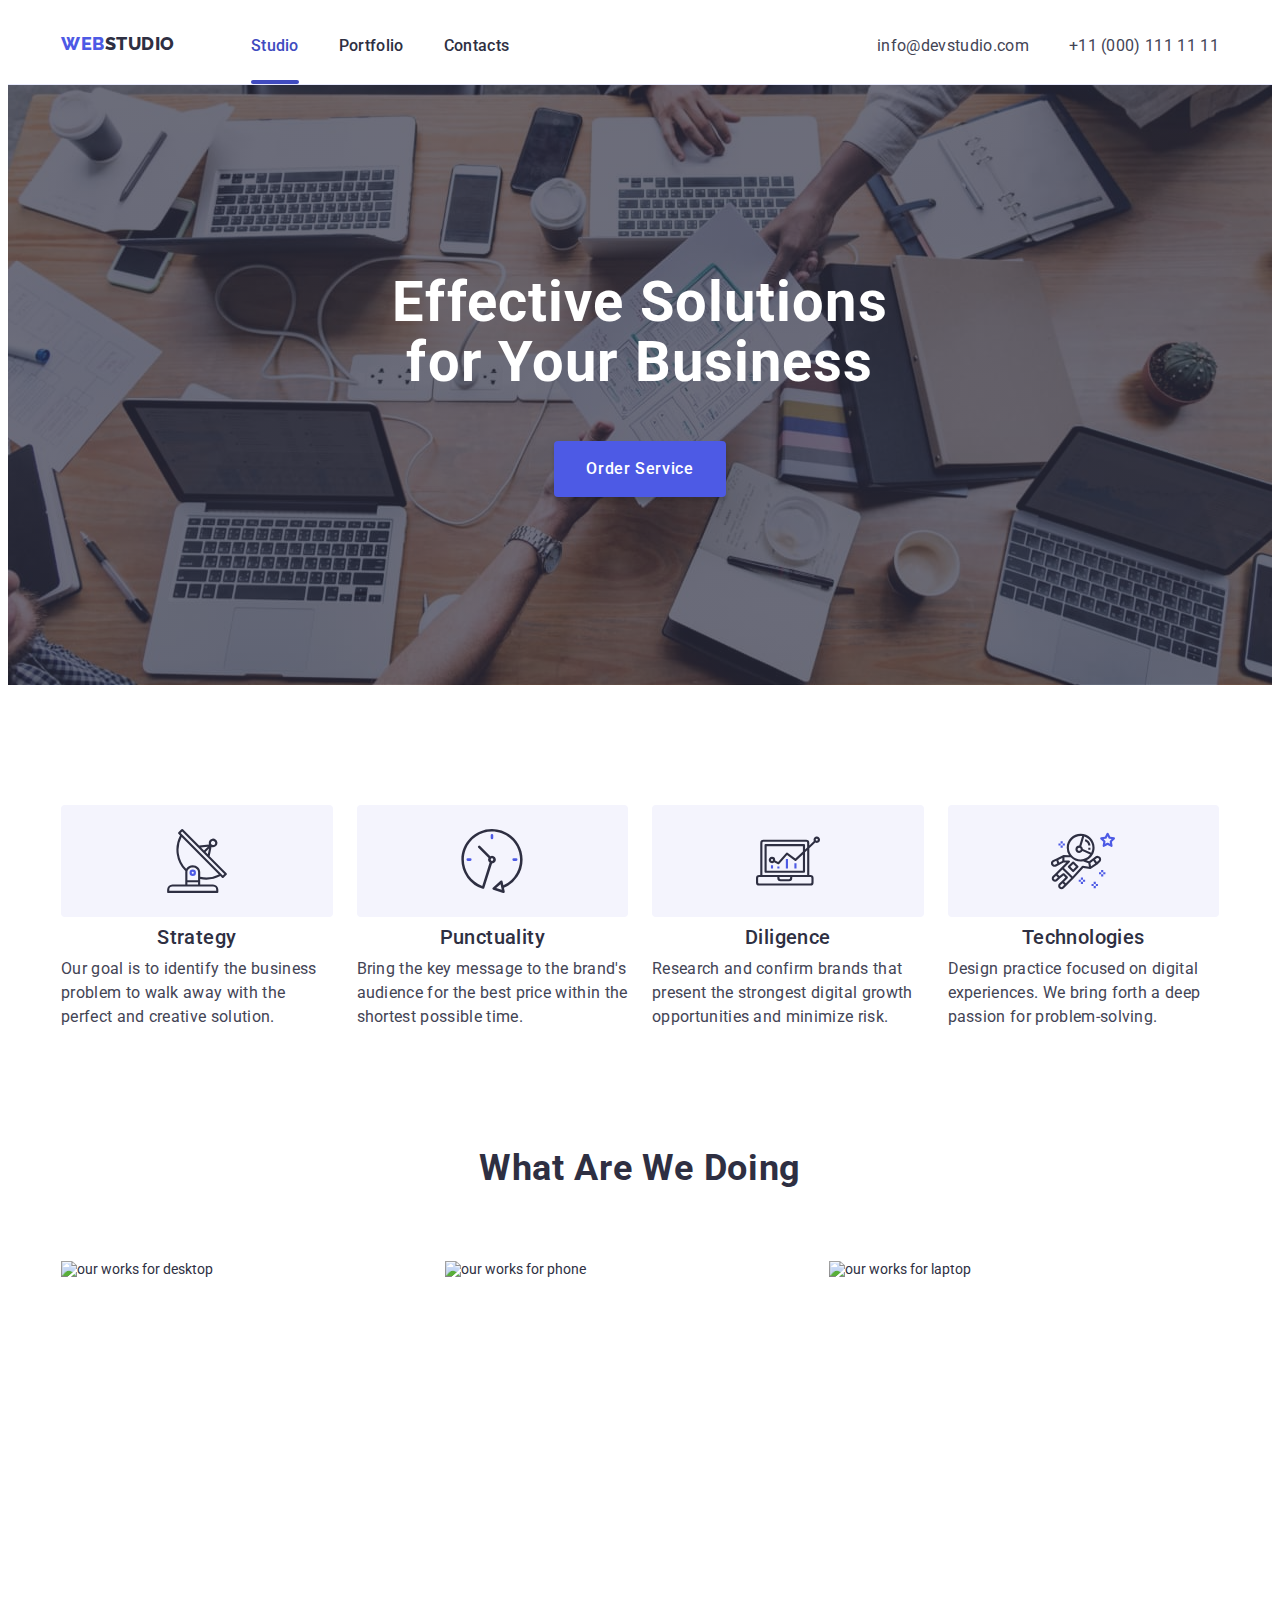
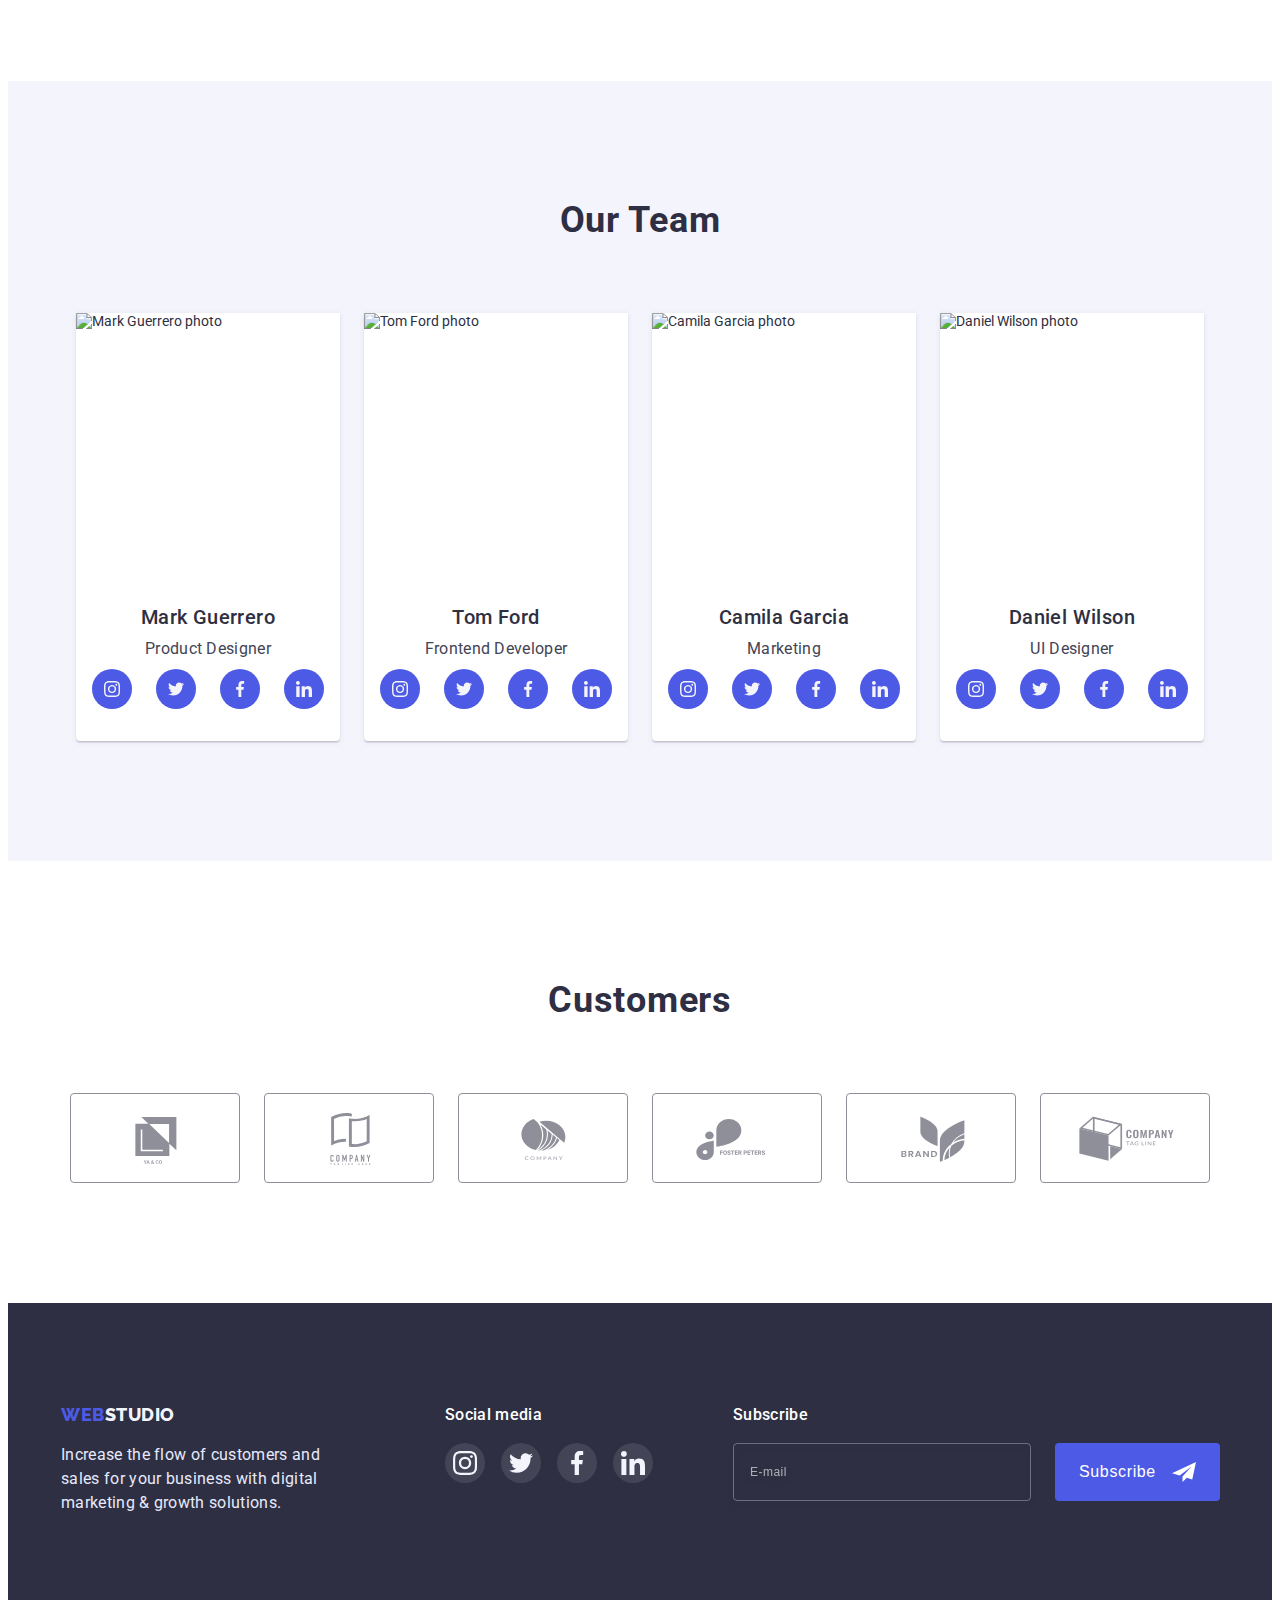
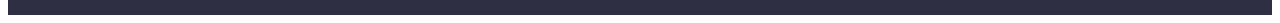
==== commit 39dabb21: "add tab css" ====
--- a/index.html
+++ b/index.html
@@ -41,14 +41,14 @@
             <li><a href="#" class="header-link link">Contacts</a></li>
           </ul>
         </nav>
-        <ul class="header-list list">
+        <ul class="header-contact-list list">
           <li>
             <a href="mailto:info@devstudio.com" class="header-contact link"
               >info@devstudio.com</a
             >
           </li>
           <li>
-            <a href="tel:+110001111111" class="header-link header-contact link"
+            <a href="tel:+110001111111" class="header-contact link"
               >+11 (000) 111 11 11</a
             >
           </li>
@@ -66,7 +66,7 @@
     </header>
     <main>
       <!-- Hero -->
-      <section class="hero-section section">
+      <section class="section hero-section">
         <div class="container">
           <h1 class="hero-header">Effective Solutions for Your Business</h1>
           <button type="button" class="hero-btn open-modal" data-modal-open>
@@ -557,6 +557,7 @@
         </div>
       </div>
     </footer>
+    <!-- modal window -->
     <div class="backdrop is-hidden" data-modal>
       <div class="modal">
         <button type="button" class="close-button" data-modal-close>
@@ -622,6 +623,52 @@
         </form>
       </div>
     </div>
+    <!-- mobile menu -->
+    <div class="menu-container js-menu-container" id="mobile-menu">
+      <button class="close-button js-close-menu">
+        <svg class="modal-btn-icon" width="8" height="8">
+          <use href="./images/icon.svg#icon-close-icon"></use>
+        </svg>
+      </button>
+
+      <ul class="mobile-menu-list list">
+        <li>
+          <a href="./index.html" class="mobile-menu-link link">Studio</a>
+        </li>
+        <li>
+          <a href="./portfolio.html" class="mobile-menu-link link">Portfolio</a>
+        </li>
+        <li><a href="#" class="mobile-menu-link link">Contacts</a></li>
+      </ul>
+
+      <ul class="mobile-menu-contact-list list">
+          <li>
+            <a href="mailto:info@devstudio.com" class="mobile-menu-contact link"
+              >info@devstudio.com</a
+            >
+          </li>
+          <li>
+            <a href="tel:+110001111111" class="mobile-menu-contact link"
+              >+11 (000) 111 11 11</a
+            >
+          </li>
+        </ul>
+        
+      <ul class="mobile-menu">
+        <li><a href="" class="link">About</a></li>
+        <li><a href="" class="link">Products</a></li>
+        <li><a href="" class="link">Contacts</a></li>
+        <li><a href="" class="link">Career</a></li>
+      </ul>
+    </div>
+
+    <script
+      defer
+      src="https://cdnjs.cloudflare.com/ajax/libs/body-scroll-lock/3.1.5/bodyScrollLock.min.js"
+      integrity="sha512-HowizSDbQl7UPEAsPnvJHlQsnBmU2YMrv7KkTBulTLEGz9chfBoWYyZJL+MUO6p/yBuuMO/8jI7O29YRZ2uBlA=="
+      crossorigin="anonymous"
+    ></script>
+    <script defer src="js/mobile-menu.js"></script>
     <script src="./js/modal.js"></script>
   </body>
 </html>
--- a/css/styles.css
+++ b/css/styles.css
@@ -133,6 +133,9 @@
 }
 
 .header-list {
+  display: none;
+}
+.header-contact-list {
   display: none;
 }
 .mobile-menu-btn {
@@ -198,7 +201,7 @@
   font-family: inherit;
   font-weight: 500;
   font-size: 16px;
-  line-height: 1.19;
+  line-height: 1.5;
   letter-spacing: 0.04em;
   color: var(--invert-color);
   background-color: var(--primary-brand-color);
@@ -532,9 +535,9 @@
 }
 
 .modal {
-  width: 408px;
-  height: 576px;
-  padding: 24px;
+  width: 392px;
+  height: 586px;
+  padding: 16px;
   position: absolute;
   top: 50%;
   left: 50%;
@@ -739,6 +742,144 @@
 .modal-btn-send:hover {
   background-color: var(--pressed-state-color);
 }
+
+/* -----------------MOBILE MENU----------------------- */
+
+.mobile-menu-list {
+  display: flex;
+  flex-direction: column;
+  row-gap: 40px;
+  padding: 0;
+  margin: 0;
+}
+
+.mobile-menu-link {
+  display: block;
+  font-family: inherit;
+  font-weight: 500;
+  font-size: 16px;
+  line-height: 1.5;
+  letter-spacing: 0.02em;
+  /* NAVY BLUE */
+  color: var(--dark-color);
+  position: relative;
+  transition: color 250ms cubic-bezier(0.4, 0, 0.2, 1);
+}
+
+.mobile-menu-link:hover,
+.mobile-menu-link:focus {
+  color: var(--pressed-state-color);
+  /* cursor: pointer; */
+}
+
+.mobile-menu-link.current {
+  color: var(--pressed-state-color);
+}
+
+.mobile-menu-contact-list {
+  /* margin-top: 24px; */
+  margin-right: 0;
+  margin-left: auto;
+  display: inline-block;
+  flex-wrap: wrap;
+  row-gap: 4px;
+}
+.mobile-menu-contact {
+  font-family: inherit;
+  font-weight: inherit;
+  font-size: 12px;
+  line-height: 1.33;
+  letter-spacing: 0.04em;
+  /* SLATE */
+  color: var(--text-color);
+  transition: color 250ms cubic-bezier(0.4, 0, 0.2, 1);
+}
+
+.mobile-menu-contact:hover,
+.mobile-menu-contact:focus {
+  color: var(--pressed-state-color);
+  /* cursor: pointer; */
+}
+
+@media (max-width: 767px) {
+  .mobile-menu-contact-list {
+    display: none;
+  }
+}
+
+.mobile-list .heder-link {
+}
+
+.menu .link:hover,
+.menu .link:focus {
+  text-decoration: underline;
+}
+
+.menu-toggle {
+  min-height: 40px;
+  min-width: 40px;
+  display: flex;
+  align-items: center;
+  justify-content: center;
+
+  margin: 0;
+  padding: 0;
+  background-color: transparent;
+  cursor: pointer;
+  border: none;
+  border-radius: 50%;
+  outline: none;
+}
+
+@media (min-width: 768px) {
+  .menu-toggle {
+    display: none;
+  }
+}
+
+.menu-toggle:hover,
+.menu-toggle:focus {
+  background-color: rgba(0, 0, 0, 0.1);
+}
+
+.menu-container {
+  position: fixed;
+  top: 0;
+  left: 0;
+  width: 100vw;
+  height: 100vh;
+  padding: 40px;
+  background-color: var(--background-color);
+  z-index: 999;
+
+  transform: translateX(100%);
+  transition: transform 250ms ease-in-out;
+}
+
+.menu-container.is-open {
+  transform: translateX(0);
+}
+
+.menu-container .menu-toggle {
+  position: absolute;
+  top: 16px;
+  right: 16px;
+  color: #fff;
+}
+
+.mobile-menu {
+  padding: 0;
+  margin: 0;
+  list-style: none;
+}
+
+.mobile-menu .link {
+  display: block;
+  padding: 10px;
+  color: #fff;
+  text-decoration: none;
+}
+
 /* -----------------Portfolio page----------------------- */
 
 /* -----------------Portfolio button-------------- */
--- a/css/tablet.css
+++ b/css/tablet.css
@@ -1,6 +1,13 @@
 @media screen and (min-width: 768px) {
   .container {
-    width: 720px;
+    width: 768px;
+  }
+  /*---------- header------------ */
+
+  .header-list {
+    display: flex;
+    gap: 40px;
+    margin-left: 120px;
   }
 
   .header-link {
@@ -38,16 +45,22 @@
     border-radius: 2px;
   }
 
+  .header-contact-list {
+    /* margin-top: 24px; */
+    margin-right: 0;
+    margin-left: auto;
+    display: inline-block;
+    flex-wrap: wrap;
+    row-gap: 4px;
+  }
   .header-contact {
     font-family: inherit;
     font-weight: inherit;
-    font-size: 16px;
-    line-height: 1.5;
-    letter-spacing: 0.02em;
+    font-size: 12px;
+    line-height: 1.33;
+    letter-spacing: 0.04em;
     /* SLATE */
     color: var(--text-color);
-    padding-top: 24px;
-    padding-bottom: 24px;
     transition: color 250ms cubic-bezier(0.4, 0, 0.2, 1);
   }
 
@@ -56,15 +69,100 @@
     color: var(--pressed-state-color);
     /* cursor: pointer; */
   }
-
+  .mobile-menu-btn {
+    display: none;
+  }
+
+  /* ---------Hero section-------------- */
+
+  .hero-section {
+    background-color: var(--dark-color);
+    background-image: linear-gradient(
+        rgba(46, 47, 66, 0.7),
+        rgba(46, 47, 66, 0.7)
+      ),
+      url(../images/hero-image-tab.jpg);
+    max-width: 768px;
+  }
+  @media (min-device-pixel-ratio: 2),
+    (min-resolution: 192dpi),
+    (min-resolution: 2dppx) {
+    .hero-wrap {
+      background-image: var(--bg-gradient), url(../img/hero-image-tab-2x.jpg);
+    }
+  }
+  .hero-header {
+    /* Header 1 */
+    font-family: inherit;
+    font-size: 56px;
+    line-height: 1.07;
+    text-align: center;
+    letter-spacing: 0.02em;
+    color: var(--invert-color);
+    margin: 0 auto;
+    max-width: 496px;
+    margin-bottom: 40px;
+  }
+  /* ------------------Advantages section---------------- */
+
+  .advantages-list {
+    gap: 24px;
+    row-gap: 72px;
+  }
+  .advantages-item {
+    display: inline-block;
+    width: 356px;
+  }
+  /* ------------------Our Team section---------------- */
+  .section-team {
+    padding-bottom: 104px;
+  }
+
+  .team-list {
+    gap: 24px;
+    row-gap: 64px;
+  }
   /* -----------------Customers----------------------- */
   .customers-list {
     gap: 24px;
+    row-gap: 72px;
   }
 
   /* -----------------FOOTER----------------------- */
+  .footer-section {
+    padding-left: 108px;
+  }
+  .footer-section .container {
+    justify-content: left;
+  }
+
   .footer-section-logo {
     margin-right: 24px;
+  }
+  .footer-logo {
+    text-align: left;
+  }
+  .footer-section-text {
+    text-align: left;
+  }
+
+  .footer-subscribe-wrap {
+    gap: 24px;
+    flex-wrap: nowrap;
+  }
+
+  .footer-subscribe-input {
+    width: 264px;
+  }
+
+  .footer-subscribe-btn {
+    margin: 0;
+  }
+  /* -----------------MODAL WINDOW----------------------- */
+  .modal {
+    width: 408px;
+    height: 576px;
+    padding: 24px;
   }
 
   /* 
--- a/css/desktop.css
+++ b/css/desktop.css
@@ -1,16 +1,31 @@
 @media screen and (min-width: 1200px) {
   .container {
     width: 1158px;
+    padding-left: 15px;
+    padding-right: 15px;
   }
-  /*---------- heder------------ */
+  .section {
+    padding-top: 120px;
+    padding-bottom: 120px;
+  }
+  /*---------- header------------ */
   .header-list {
+    margin-left: 76px;
+  }
+  .header-contact-list {
     display: flex;
     gap: 40px;
-    margin-left: 76px;
   }
-  .mobile-menu-btn {
-    display: none;
+
+  .header-contact {
+    font-size: 16px;
+    line-height: 1.5;
+    letter-spacing: 0.02em;
+    /* SLATE */
+    padding-top: 24px;
+    padding-bottom: 24px;
   }
+
   /*---------- HERO------------ */
 
   /* .hero > .container {
@@ -25,10 +40,22 @@
   }
   .hero-header {
     /* Header 1 */
-    font-size: 56px;
-    line-height: calc(60 / 56);
-    width: 496px;
     margin-bottom: 48px;
+  }
+  .hero-section {
+    background-color: var(--dark-color);
+    background-image: linear-gradient(
+        rgba(46, 47, 66, 0.7),
+        rgba(46, 47, 66, 0.7)
+      ),
+      url(../images/hero-image-desk.jpg);
+  }
+  @media (min-device-pixel-ratio: 2),
+    (min-resolution: 192dpi),
+    (min-resolution: 2dppx) {
+    .hero-wrap {
+      background-image: var(--bg-gradient), url(../img/hero-image-desk-2x.jpg);
+    }
   }
   /*
   .hero-wrap {
@@ -49,7 +76,11 @@
     padding-top: 120px;
     padding-bottom: 0px;
   }
-
+  .advantages-list {
+    display: flex;
+    flex-wrap: nowrap;
+    gap: 24px;
+  }
   .advantages-image {
     padding: 24px 100px;
     background: var(--light-color);
@@ -74,7 +105,9 @@
   }
 
   /* ------------------What are we doing section---------------- */
-
+  .section-doing {
+    display: block;
+  }
   .do-list {
     display: flex;
     gap: 24px;
@@ -82,26 +115,34 @@
 
   /* ------------------Our Team section---------------- */
   .team-list {
+    flex-wrap: nowrap;
     gap: 24px;
+  }
+  /* -----------------Customers----------------------- */
+  .customers-list {
+    gap: 24px;
+    flex-wrap: nowrap;
   }
 
   /* -----------------FOOTER----------------------- */
   .footer-section {
     padding-top: 100px;
     padding-bottom: 100px;
+    padding-left: 0;
   }
+  .footer-section .container {
+    flex-wrap: nowrap;
+  }
+
   .footer-section-logo {
     margin-right: 120px;
   }
+
   .footer-section-subscribe {
     margin-left: 80px;
   }
-  .footer-subscribe-input {
-    width: 264px;
-  }
 
   .footer-subscribe-btn {
-    margin-left: 44px;
   }
   /*
   .barbers {
